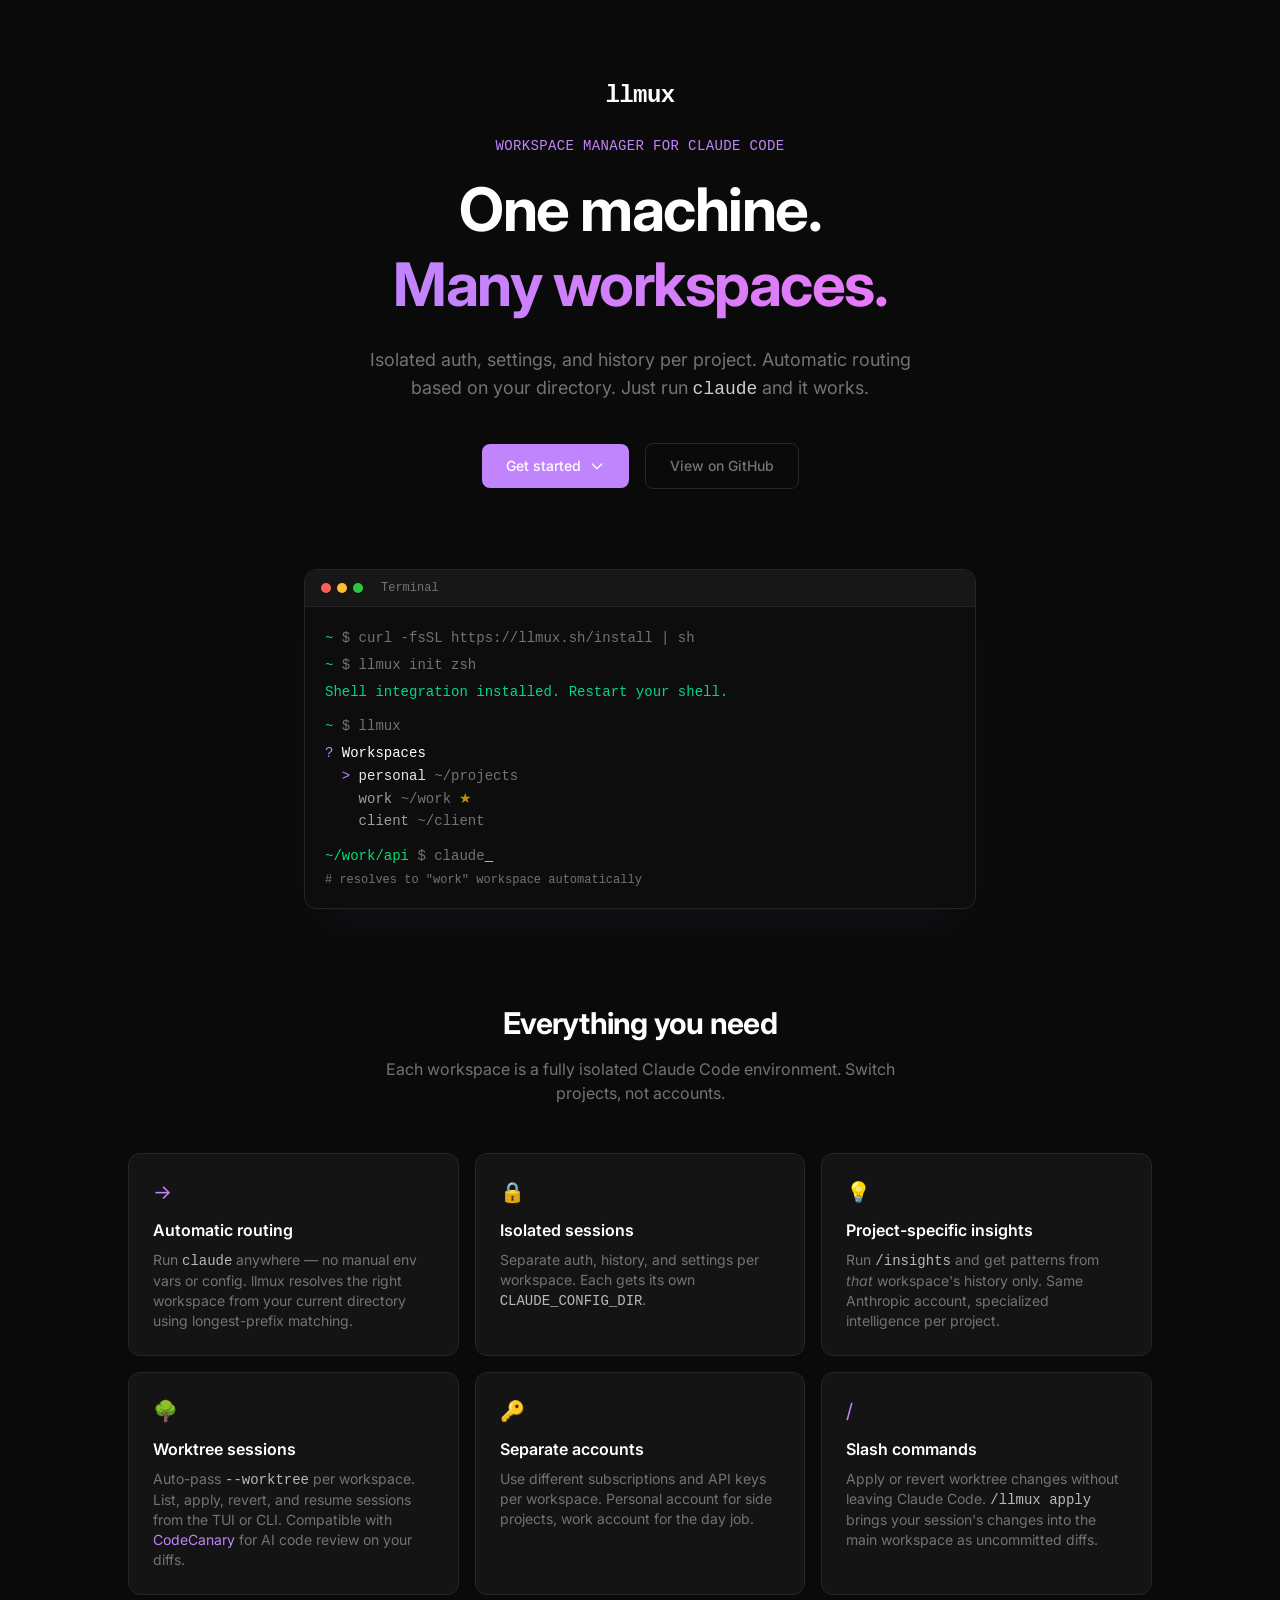
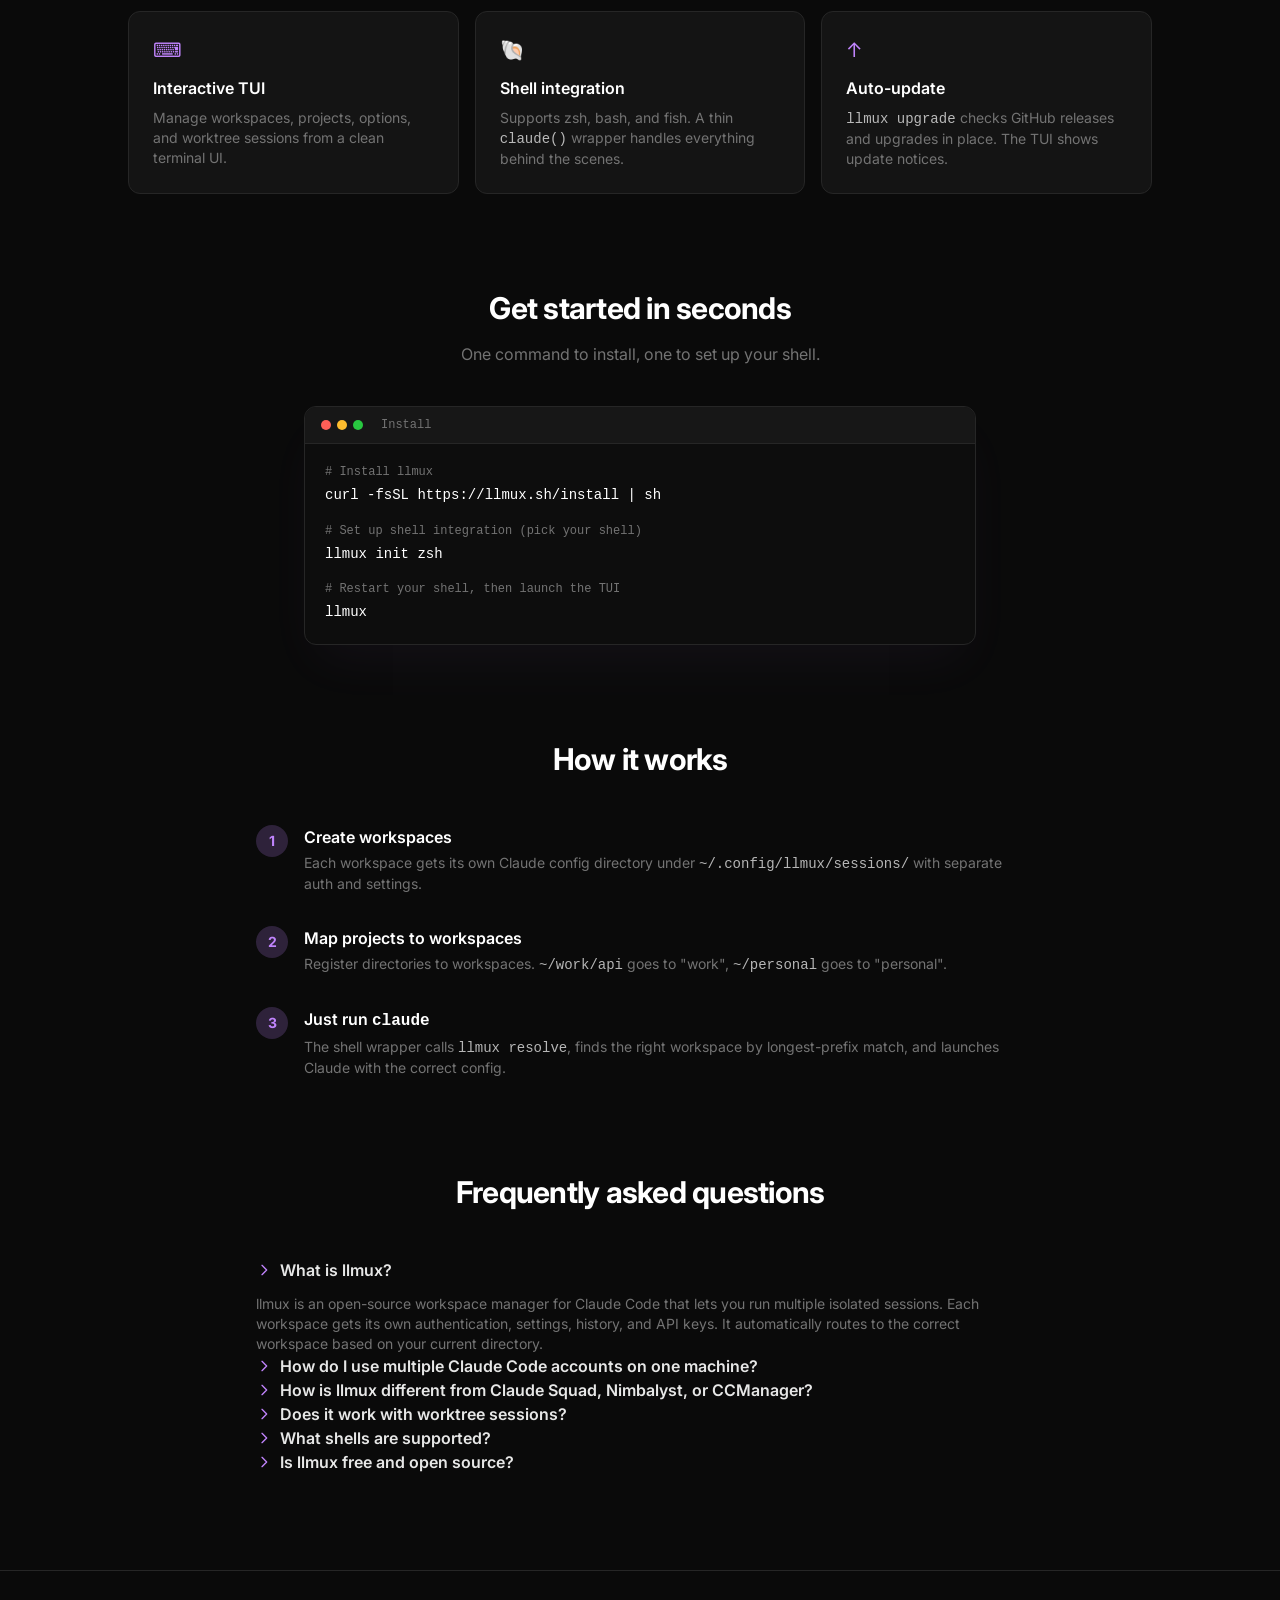
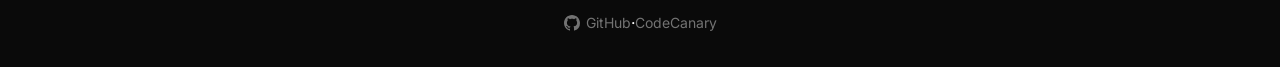
==== website/index.html @ 67cfb9c9 "Fix code review findings: FAQ/JSON-LD mismatch, sitemap lastmod, twitter card, install URLs - Add vi" ====
<!DOCTYPE html>
<html lang="en" class="scroll-smooth">
<head>
  <meta charset="UTF-8" />
  <meta name="viewport" content="width=device-width, initial-scale=1.0" />
  <title>llmux - Workspace Manager for Claude Code | Isolated Sessions, Auth & Settings per Project</title>
  <meta name="description" content="llmux is a workspace manager for Claude Code. Run multiple isolated sessions with separate auth, settings, history, and API keys per project. Automatic routing, git worktree sessions, interactive TUI. Open source CLI for macOS and Linux." />
  <meta name="keywords" content="claude code, workspace manager, claude code sessions, claude code worktree, claude code multiple accounts, claude code CLI, AI coding tool, claude code workspace, session manager, llmux" />
  <meta property="og:title" content="llmux - Workspace Manager for Claude Code" />
  <meta property="og:description" content="Run multiple isolated Claude Code sessions with separate auth, settings, and history per project. Open source CLI with automatic routing and git worktree support." />
  <meta property="og:type" content="website" />
  <meta property="og:url" content="https://llmux.sh" />
  <meta property="og:site_name" content="llmux" />
  <!-- TODO: upgrade to summary_large_image once og:image / twitter:image are added -->
  <meta name="twitter:card" content="summary" />
  <meta name="twitter:title" content="llmux - Workspace Manager for Claude Code" />
  <meta name="twitter:description" content="Isolated Claude Code sessions per project. Separate auth, settings, worktree sessions. Open source CLI." />
  <link rel="canonical" href="https://llmux.sh" />
  <script type="application/ld+json">
  {
    "@context": "https://schema.org",
    "@type": "SoftwareApplication",
    "name": "llmux",
    "url": "https://llmux.sh",
    "description": "Workspace manager for Claude Code. Run multiple isolated sessions with separate auth, settings, and history per project.",
    "applicationCategory": "DeveloperApplication",
    "operatingSystem": "macOS, Linux",
    "offers": {
      "@type": "Offer",
      "price": "0",
      "priceCurrency": "USD"
    },
    "license": "https://opensource.org/licenses/MIT",
    "codeRepository": "https://github.com/alansikora/llmux",
    "programmingLanguage": "Go",
    "author": {
      "@type": "Person",
      "name": "Alan Sikora",
      "url": "https://github.com/alansikora"
    }
  }
  </script>
  <script type="application/ld+json">
  {
    "@context": "https://schema.org",
    "@type": "FAQPage",
    "mainEntity": [
      {
        "@type": "Question",
        "name": "What is llmux?",
        "acceptedAnswer": {
          "@type": "Answer",
          "text": "llmux is an open-source workspace manager for Claude Code that lets you run multiple isolated sessions. Each workspace gets its own authentication, settings, history, and API keys. It automatically routes to the correct workspace based on your current directory."
        }
      },
      {
        "@type": "Question",
        "name": "How do I use multiple Claude Code accounts on one machine?",
        "acceptedAnswer": {
          "@type": "Answer",
          "text": "Install llmux and create separate workspaces for each account. Each workspace gets its own CLAUDE_CONFIG_DIR with independent authentication. Map your project directories to workspaces, and llmux automatically routes claude commands to the correct account based on where you are in your filesystem."
        }
      },
      {
        "@type": "Question",
        "name": "How do I install llmux?",
        "acceptedAnswer": {
          "@type": "Answer",
          "text": "Run 'curl -fsSL https://llmux.sh/install | sh' to install, then 'llmux init zsh' (or bash/fish) to set up shell integration. Restart your shell and run 'llmux' to open the interactive TUI."
        }
      },
      {
        "@type": "Question",
        "name": "Does llmux support git worktree sessions?",
        "acceptedAnswer": {
          "@type": "Answer",
          "text": "Yes. llmux can auto-pass --worktree per workspace. You can list, apply, revert, and resume worktree sessions from the TUI or CLI. The /llmux apply slash command brings a session's changes into the main workspace as uncommitted diffs."
        }
      }
    ]
  }
  </script>
  <link rel="icon" href="data:image/svg+xml,<svg xmlns='http://www.w3.org/2000/svg' viewBox='0 0 100 100'><text y='.9em' font-size='90'>%E2%9A%A1</text></svg>" />
  <link rel="stylesheet" href="style.css" />
  <link rel="preconnect" href="https://fonts.googleapis.com" />
  <link rel="preconnect" href="https://fonts.gstatic.com" crossorigin />
  <link href="https://fonts.googleapis.com/css2?family=Inter:wght@400;500;600;700&display=swap" rel="stylesheet" />
  <style>
    body { background: #0a0a0a; }

    @keyframes fade-up {
      from { opacity: 0; transform: translateY(20px); }
      to { opacity: 1; transform: translateY(0); }
    }
    .fade-up {
      animation: fade-up 0.6s ease-out both;
    }
    .fade-up-1 { animation-delay: 0.1s; }
    .fade-up-2 { animation-delay: 0.2s; }
    .fade-up-3 { animation-delay: 0.3s; }
    .fade-up-4 { animation-delay: 0.4s; }
    .fade-up-5 { animation-delay: 0.5s; }

    @keyframes blink {
      0%, 100% { opacity: 1; }
      50% { opacity: 0; }
    }
    .cursor-blink {
      animation: blink 1s step-end infinite;
    }

    @keyframes shimmer {
      0% { background-position: -200% 0; }
      100% { background-position: 200% 0; }
    }
    .shimmer {
      background: linear-gradient(90deg, #c084fc 0%, #e879f9 50%, #c084fc 100%);
      background-size: 200% 100%;
      animation: shimmer 3s linear infinite;
      -webkit-background-clip: text;
      background-clip: text;
      -webkit-text-fill-color: transparent;
      color: transparent;
    }

    .terminal {
      background: #0d0d0d;
      border: 1px solid #262626;
      border-radius: 12px;
      overflow: hidden;
    }
    .terminal-bar {
      background: #171717;
      border-bottom: 1px solid #262626;
      padding: 10px 16px;
      display: flex;
      gap: 6px;
      align-items: center;
    }
    .terminal-dot {
      width: 10px;
      height: 10px;
      border-radius: 50%;
    }

    .feature-card {
      background: #141414;
      border: 1px solid #262626;
      border-radius: 12px;
      padding: 24px;
      transition: border-color 0.2s;
    }
    .feature-card:hover {
      border-color: #404040;
    }
  </style>
</head>
<body class="font-sans text-white antialiased">

  <!-- Hero -->
  <section class="pt-20 pb-20 px-6">
    <div class="max-w-3xl mx-auto text-center">
      <p class="fade-up fade-up-1 font-mono font-bold text-2xl mb-6 tracking-tight">llmux</p>
      <p class="fade-up fade-up-1 text-sm font-mono text-accent mb-4 tracking-wide uppercase">Workspace Manager for Claude Code</p>
      <h1 class="fade-up fade-up-2 text-4xl sm:text-5xl md:text-6xl font-bold leading-tight tracking-tight mb-6">
        One machine.<br/><span class="shimmer">Many workspaces.</span>
      </h1>
      <p class="fade-up fade-up-3 text-lg text-muted max-w-xl mx-auto mb-10">
        Isolated auth, settings, and history per project. Automatic routing based on your directory. Just run <code class="font-mono text-white/80">claude</code> and it works.
      </p>
      <div class="fade-up fade-up-4 flex flex-col sm:flex-row items-center justify-center gap-4">
        <a href="#install" class="inline-flex items-center gap-2 bg-accent hover:bg-accent/90 text-white font-medium px-6 py-3 rounded-lg transition-colors text-sm">
          Get started
          <svg class="w-4 h-4" fill="none" stroke="currentColor" stroke-width="2" viewBox="0 0 24 24"><path stroke-linecap="round" stroke-linejoin="round" d="M19 9l-7 7-7-7"/></svg>
        </a>
        <a href="https://github.com/alansikora/llmux" class="inline-flex items-center gap-2 border border-border hover:border-muted text-muted hover:text-white font-medium px-6 py-3 rounded-lg transition-colors text-sm">
          View on GitHub
        </a>
      </div>
    </div>
  </section>

  <!-- Terminal demo -->
  <section class="pb-24 px-6">
    <div class="max-w-2xl mx-auto fade-up fade-up-5">
      <div class="terminal shadow-2xl shadow-accent/5">
        <div class="terminal-bar">
          <div class="terminal-dot bg-[#ff5f57]"></div>
          <div class="terminal-dot bg-[#febc2e]"></div>
          <div class="terminal-dot bg-[#28c840]"></div>
          <span class="ml-3 text-xs text-muted font-mono">Terminal</span>
        </div>
        <div class="p-5 font-mono text-sm leading-relaxed">
          <div class="text-muted">
            <span class="text-green-400">~</span> $ curl -fsSL https://llmux.sh/install | sh
          </div>
          <div class="text-muted mt-1">
            <span class="text-green-400">~</span> $ llmux init zsh
          </div>
          <div class="text-emerald-400 mt-1">
            Shell integration installed. Restart your shell.
          </div>
          <div class="mt-3 text-muted">
            <span class="text-green-400">~</span> $ llmux
          </div>
          <div class="mt-1">
            <span class="text-accent">?</span> Workspaces
          </div>
          <div class="text-white/90">
            &nbsp;&nbsp;<span class="text-accent">></span> personal <span class="text-muted">~/projects</span>
          </div>
          <div class="text-white/60">
            &nbsp;&nbsp;&nbsp;&nbsp;work <span class="text-muted">~/work</span> <span class="text-yellow-500/80">★</span>
          </div>
          <div class="text-white/60">
            &nbsp;&nbsp;&nbsp;&nbsp;client <span class="text-muted">~/client</span>
          </div>
          <div class="mt-3 text-muted">
            <span class="text-green-400">~/work/api</span> $ claude<span class="cursor-blink text-white">_</span>
          </div>
          <div class="text-muted text-xs mt-1">
            # resolves to "work" workspace automatically
          </div>
        </div>
      </div>
    </div>
  </section>

  <!-- Features -->
  <section id="features" class="pb-24 px-6">
    <div class="max-w-5xl mx-auto">
      <h2 class="text-2xl sm:text-3xl font-bold text-center mb-4 tracking-tight">Everything you need</h2>
      <p class="text-muted text-center mb-12 max-w-lg mx-auto">Each workspace is a fully isolated Claude Code environment. Switch projects, not accounts.</p>
      <div class="grid sm:grid-cols-2 lg:grid-cols-3 gap-4">
        <div class="feature-card">
          <div class="text-accent text-xl mb-3">&#x2192;</div>
          <h3 class="font-semibold mb-2">Automatic routing</h3>
          <p class="text-sm text-muted">Run <code class="font-mono text-white/70">claude</code> anywhere — no manual env vars or config. llmux resolves the right workspace from your current directory using longest-prefix matching.</p>
        </div>
        <div class="feature-card">
          <div class="text-accent text-xl mb-3">&#x1F512;</div>
          <h3 class="font-semibold mb-2">Isolated sessions</h3>
          <p class="text-sm text-muted">Separate auth, history, and settings per workspace. Each gets its own <code class="font-mono text-white/70">CLAUDE_CONFIG_DIR</code>.</p>
        </div>
        <div class="feature-card">
          <div class="text-accent text-xl mb-3">&#x1F4A1;</div>
          <h3 class="font-semibold mb-2">Project-specific insights</h3>
          <p class="text-sm text-muted">Run <code class="font-mono text-white/70">/insights</code> and get patterns from <em>that</em> workspace's history only. Same Anthropic account, specialized intelligence per project.</p>
        </div>
        <div class="feature-card">
          <div class="text-accent text-xl mb-3">&#x1F333;</div>
          <h3 class="font-semibold mb-2">Worktree sessions</h3>
          <p class="text-sm text-muted">Auto-pass <code class="font-mono text-white/70">--worktree</code> per workspace. List, apply, revert, and resume sessions from the TUI or CLI. Compatible with <a href="https://codecanary.sh" target="_blank" rel="noopener" class="text-accent hover:underline">CodeCanary</a> for AI code review on your diffs.</p>
        </div>
        <div class="feature-card">
          <div class="text-accent text-xl mb-3">&#x1F511;</div>
          <h3 class="font-semibold mb-2">Separate accounts</h3>
          <p class="text-sm text-muted">Use different subscriptions and API keys per workspace. Personal account for side projects, work account for the day job.</p>
        </div>
        <div class="feature-card">
          <div class="text-accent text-xl mb-3">&#x2F;</div>
          <h3 class="font-semibold mb-2">Slash commands</h3>
          <p class="text-sm text-muted">Apply or revert worktree changes without leaving Claude Code. <code class="font-mono text-white/70">/llmux apply</code> brings your session's changes into the main workspace as uncommitted diffs.</p>
        </div>
        <div class="feature-card">
          <div class="text-accent text-xl mb-3">&#x2328;</div>
          <h3 class="font-semibold mb-2">Interactive TUI</h3>
          <p class="text-sm text-muted">Manage workspaces, projects, options, and worktree sessions from a clean terminal UI.</p>
        </div>
        <div class="feature-card">
          <div class="text-accent text-xl mb-3">&#x1F41A;</div>
          <h3 class="font-semibold mb-2">Shell integration</h3>
          <p class="text-sm text-muted">Supports zsh, bash, and fish. A thin <code class="font-mono text-white/70">claude()</code> wrapper handles everything behind the scenes.</p>
        </div>
        <div class="feature-card">
          <div class="text-accent text-xl mb-3">&#x2191;</div>
          <h3 class="font-semibold mb-2">Auto-update</h3>
          <p class="text-sm text-muted"><code class="font-mono text-white/70">llmux upgrade</code> checks GitHub releases and upgrades in place. The TUI shows update notices.</p>
        </div>
      </div>
    </div>
  </section>

  <!-- Install -->
  <section id="install" class="pb-24 px-6">
    <div class="max-w-2xl mx-auto">
      <h2 class="text-2xl sm:text-3xl font-bold text-center mb-4 tracking-tight">Get started in seconds</h2>
      <p class="text-muted text-center mb-10">One command to install, one to set up your shell.</p>

      <div class="terminal shadow-2xl shadow-accent/5">
        <div class="terminal-bar">
          <div class="terminal-dot bg-[#ff5f57]"></div>
          <div class="terminal-dot bg-[#febc2e]"></div>
          <div class="terminal-dot bg-[#28c840]"></div>
          <span class="ml-3 text-xs text-muted font-mono">Install</span>
        </div>
        <div class="p-5 font-mono text-sm leading-relaxed space-y-4">
          <div>
            <div class="text-muted text-xs mb-1"># Install llmux</div>
            <div class="flex items-center gap-2">
              <span class="text-white select-all">curl -fsSL https://llmux.sh/install | sh</span>
            </div>
          </div>
          <div>
            <div class="text-muted text-xs mb-1"># Set up shell integration (pick your shell)</div>
            <div class="text-white select-all">llmux init zsh</div>
          </div>
          <div>
            <div class="text-muted text-xs mb-1"># Restart your shell, then launch the TUI</div>
            <div class="text-white select-all">llmux</div>
          </div>
        </div>
      </div>
    </div>
  </section>

  <!-- How it works -->
  <section class="pb-24 px-6">
    <div class="max-w-3xl mx-auto">
      <h2 class="text-2xl sm:text-3xl font-bold text-center mb-12 tracking-tight">How it works</h2>
      <div class="space-y-8">
        <div class="flex gap-4">
          <div class="flex-shrink-0 w-8 h-8 rounded-full bg-accent/20 text-accent flex items-center justify-center text-sm font-bold">1</div>
          <div>
            <h3 class="font-semibold mb-1">Create workspaces</h3>
            <p class="text-sm text-muted">Each workspace gets its own Claude config directory under <code class="font-mono text-white/70">~/.config/llmux/sessions/</code> with separate auth and settings.</p>
          </div>
        </div>
        <div class="flex gap-4">
          <div class="flex-shrink-0 w-8 h-8 rounded-full bg-accent/20 text-accent flex items-center justify-center text-sm font-bold">2</div>
          <div>
            <h3 class="font-semibold mb-1">Map projects to workspaces</h3>
            <p class="text-sm text-muted">Register directories to workspaces. <code class="font-mono text-white/70">~/work/api</code> goes to "work", <code class="font-mono text-white/70">~/personal</code> goes to "personal".</p>
          </div>
        </div>
        <div class="flex gap-4">
          <div class="flex-shrink-0 w-8 h-8 rounded-full bg-accent/20 text-accent flex items-center justify-center text-sm font-bold">3</div>
          <div>
            <h3 class="font-semibold mb-1">Just run <code class="font-mono">claude</code></h3>
            <p class="text-sm text-muted">The shell wrapper calls <code class="font-mono text-white/70">llmux resolve</code>, finds the right workspace by longest-prefix match, and launches Claude with the correct config.</p>
          </div>
        </div>
      </div>
    </div>
  </section>

  <!-- FAQ -->
  <section id="faq" class="pb-24 px-6">
    <div class="max-w-3xl mx-auto">
      <h2 class="text-2xl sm:text-3xl font-bold text-center mb-12 tracking-tight">Frequently asked questions</h2>
      <div class="space-y-6">
        <details class="group" open>
          <summary class="cursor-pointer font-semibold text-white/90 flex items-center gap-2">
            <svg class="w-4 h-4 text-accent transition-transform group-open:rotate-90" fill="none" stroke="currentColor" stroke-width="2" viewBox="0 0 24 24"><path stroke-linecap="round" stroke-linejoin="round" d="M9 5l7 7-7 7"/></svg>
            What is llmux?
          </summary>
          <p class="text-sm text-muted mt-3 ml-6">llmux is an open-source workspace manager for Claude Code that lets you run multiple isolated sessions. Each workspace gets its own authentication, settings, history, and API keys. It automatically routes to the correct workspace based on your current directory.</p>
        </details>
        <details class="group">
          <summary class="cursor-pointer font-semibold text-white/90 flex items-center gap-2">
            <svg class="w-4 h-4 text-accent transition-transform group-open:rotate-90" fill="none" stroke="currentColor" stroke-width="2" viewBox="0 0 24 24"><path stroke-linecap="round" stroke-linejoin="round" d="M9 5l7 7-7 7"/></svg>
            How do I use multiple Claude Code accounts on one machine?
          </summary>
          <p class="text-sm text-muted mt-3 ml-6">Create separate workspaces in llmux, each with its own authentication. Map your project directories to workspaces — for example, <code class="font-mono text-white/70">~/work</code> uses your company subscription and <code class="font-mono text-white/70">~/personal</code> uses your personal account. When you run <code class="font-mono text-white/70">claude</code>, llmux automatically resolves the correct workspace and auth based on your current directory.</p>
        </details>
        <details class="group">
          <summary class="cursor-pointer font-semibold text-white/90 flex items-center gap-2">
            <svg class="w-4 h-4 text-accent transition-transform group-open:rotate-90" fill="none" stroke="currentColor" stroke-width="2" viewBox="0 0 24 24"><path stroke-linecap="round" stroke-linejoin="round" d="M9 5l7 7-7 7"/></svg>
            How is llmux different from Claude Squad, Nimbalyst, or CCManager?
          </summary>
          <p class="text-sm text-muted mt-3 ml-6">llmux is not a session multiplexer or GUI wrapper — it's a workspace manager. The core problem it solves is isolation: separate auth, API keys, settings, history, and CLAUDE.md per project. Tools like Claude Squad focus on running multiple sessions in parallel via tmux. llmux operates at a lower level, routing every <code class="font-mono text-white/70">claude</code> invocation to the right isolated config directory. You can use llmux alongside those tools.</p>
        </details>
        <details class="group">
          <summary class="cursor-pointer font-semibold text-white/90 flex items-center gap-2">
            <svg class="w-4 h-4 text-accent transition-transform group-open:rotate-90" fill="none" stroke="currentColor" stroke-width="2" viewBox="0 0 24 24"><path stroke-linecap="round" stroke-linejoin="round" d="M9 5l7 7-7 7"/></svg>
            Does it work with worktree sessions?
          </summary>
          <p class="text-sm text-muted mt-3 ml-6">Yes. llmux can auto-pass <code class="font-mono text-white/70">--worktree</code> per workspace, so every Claude session runs in its own isolated git worktree. You can list, apply, revert, and resume worktree sessions from the TUI or CLI. The <code class="font-mono text-white/70">/llmux apply</code> slash command merges a session's changes back to the main workspace as uncommitted diffs.</p>
        </details>
        <details class="group">
          <summary class="cursor-pointer font-semibold text-white/90 flex items-center gap-2">
            <svg class="w-4 h-4 text-accent transition-transform group-open:rotate-90" fill="none" stroke="currentColor" stroke-width="2" viewBox="0 0 24 24"><path stroke-linecap="round" stroke-linejoin="round" d="M9 5l7 7-7 7"/></svg>
            What shells are supported?
          </summary>
          <p class="text-sm text-muted mt-3 ml-6">zsh, bash, and fish. Run <code class="font-mono text-white/70">llmux init &lt;shell&gt;</code> to install a thin shell wrapper. The wrapper intercepts <code class="font-mono text-white/70">claude</code> commands and routes them through llmux — all logic lives in the Go binary, not in shell scripts.</p>
        </details>
        <details class="group">
          <summary class="cursor-pointer font-semibold text-white/90 flex items-center gap-2">
            <svg class="w-4 h-4 text-accent transition-transform group-open:rotate-90" fill="none" stroke="currentColor" stroke-width="2" viewBox="0 0 24 24"><path stroke-linecap="round" stroke-linejoin="round" d="M9 5l7 7-7 7"/></svg>
            Is llmux free and open source?
          </summary>
          <p class="text-sm text-muted mt-3 ml-6">Yes. llmux is MIT-licensed and available on <a href="https://github.com/alansikora/llmux" class="text-accent hover:underline">GitHub</a>. It's written in Go with no runtime dependencies.</p>
        </details>
      </div>
    </div>
  </section>

  <!-- Footer -->
  <footer class="border-t border-border py-10 px-6">
    <div class="max-w-5xl mx-auto flex items-center justify-center">
      <a href="https://github.com/alansikora/llmux" class="text-sm text-muted hover:text-white transition-colors flex items-center gap-1.5">
        <svg class="w-4 h-4" fill="currentColor" viewBox="0 0 24 24"><path d="M12 0C5.37 0 0 5.37 0 12c0 5.31 3.435 9.795 8.205 11.385.6.105.825-.255.825-.57 0-.285-.015-1.23-.015-2.235-3.015.555-3.795-.735-4.035-1.41-.135-.345-.72-1.41-1.23-1.695-.42-.225-1.02-.78-.015-.795.945-.015 1.62.87 1.845 1.23 1.08 1.815 2.805 1.305 3.495.99.105-.78.42-1.305.765-1.605-2.67-.3-5.46-1.335-5.46-5.925 0-1.305.465-2.385 1.23-3.225-.12-.3-.54-1.53.12-3.18 0 0 1.005-.315 3.3 1.23.96-.27 1.98-.405 3-.405s2.04.135 3 .405c2.295-1.56 3.3-1.23 3.3-1.23.66 1.65.24 2.88.12 3.18.765.84 1.23 1.905 1.23 3.225 0 4.605-2.805 5.625-5.475 5.925.435.375.81 1.095.81 2.22 0 1.605-.015 2.895-.015 3.3 0 .315.225.69.825.57A12.02 12.02 0 0024 12c0-6.63-5.37-12-12-12z"/></svg>
        GitHub
      </a>
      <span class="text-border mx-2">·</span>
      <a href="https://codecanary.sh" target="_blank" rel="noopener" class="text-sm text-muted hover:text-white transition-colors">CodeCanary</a>
    </div>
  </footer>

</body>
</html>
---- website/style.css ----
/*! tailwindcss v4.2.2 | MIT License | https://tailwindcss.com */
@layer properties{@supports (((-webkit-hyphens:none)) and (not (margin-trim:inline))) or ((-moz-orient:inline) and (not (color:rgb(from red r g b)))){*,:before,:after,::backdrop{--tw-rotate-x:initial;--tw-rotate-y:initial;--tw-rotate-z:initial;--tw-skew-x:initial;--tw-skew-y:initial;--tw-space-y-reverse:0;--tw-border-style:solid;--tw-leading:initial;--tw-font-weight:initial;--tw-tracking:initial;--tw-shadow:0 0 #0000;--tw-shadow-color:initial;--tw-shadow-alpha:100%;--tw-inset-shadow:0 0 #0000;--tw-inset-shadow-color:initial;--tw-inset-shadow-alpha:100%;--tw-ring-color:initial;--tw-ring-shadow:0 0 #0000;--tw-inset-ring-color:initial;--tw-inset-ring-shadow:0 0 #0000;--tw-ring-inset:initial;--tw-ring-offset-width:0px;--tw-ring-offset-color:#fff;--tw-ring-offset-shadow:0 0 #0000;--tw-ease:initial}}}@layer theme{:root,:host{--font-sans:"Inter", system-ui, sans-serif;--font-mono:"SF Mono", "Fira Code", "JetBrains Mono", Menlo, monospace;--color-yellow-500:oklch(79.5% .184 86.047);--color-green-400:oklch(79.2% .209 151.711);--color-emerald-400:oklch(76.5% .177 163.223);--color-white:#fff;--spacing:.25rem;--container-lg:32rem;--container-xl:36rem;--container-2xl:42rem;--container-3xl:48rem;--container-5xl:64rem;--text-xs:.75rem;--text-xs--line-height:calc(1 / .75);--text-sm:.875rem;--text-sm--line-height:calc(1.25 / .875);--text-lg:1.125rem;--text-lg--line-height:calc(1.75 / 1.125);--text-xl:1.25rem;--text-xl--line-height:calc(1.75 / 1.25);--text-2xl:1.5rem;--text-2xl--line-height:calc(2 / 1.5);--text-3xl:1.875rem;--text-3xl--line-height:calc(2.25 / 1.875);--text-4xl:2.25rem;--text-4xl--line-height:calc(2.5 / 2.25);--text-5xl:3rem;--text-5xl--line-height:1;--text-6xl:3.75rem;--text-6xl--line-height:1;--font-weight-medium:500;--font-weight-semibold:600;--font-weight-bold:700;--tracking-tight:-.025em;--tracking-wide:.025em;--leading-tight:1.25;--leading-relaxed:1.625;--radius-lg:.5rem;--ease-out:cubic-bezier(0, 0, .2, 1);--default-transition-duration:.15s;--default-transition-timing-function:cubic-bezier(.4, 0, .2, 1);--default-font-family:var(--font-sans);--default-mono-font-family:var(--font-mono);--color-border:#262626;--color-muted:#737373;--color-accent:#c084fc}}@layer base{*,:after,:before,::backdrop{box-sizing:border-box;border:0 solid;margin:0;padding:0}::file-selector-button{box-sizing:border-box;border:0 solid;margin:0;padding:0}html,:host{-webkit-text-size-adjust:100%;tab-size:4;line-height:1.5;font-family:var(--default-font-family,ui-sans-serif, system-ui, sans-serif, "Apple Color Emoji", "Segoe UI Emoji", "Segoe UI Symbol", "Noto Color Emoji");font-feature-settings:var(--default-font-feature-settings,normal);font-variation-settings:var(--default-font-variation-settings,normal);-webkit-tap-highlight-color:transparent}hr{height:0;color:inherit;border-top-width:1px}abbr:where([title]){-webkit-text-decoration:underline dotted;text-decoration:underline dotted}h1,h2,h3,h4,h5,h6{font-size:inherit;font-weight:inherit}a{color:inherit;-webkit-text-decoration:inherit;-webkit-text-decoration:inherit;-webkit-text-decoration:inherit;text-decoration:inherit}b,strong{font-weight:bolder}code,kbd,samp,pre{font-family:var(--default-mono-font-family,ui-monospace, SFMono-Regular, Menlo, Monaco, Consolas, "Liberation Mono", "Courier New", monospace);font-feature-settings:var(--default-mono-font-feature-settings,normal);font-variation-settings:var(--default-mono-font-variation-settings,normal);font-size:1em}small{font-size:80%}sub,sup{vertical-align:baseline;font-size:75%;line-height:0;position:relative}sub{bottom:-.25em}sup{top:-.5em}table{text-indent:0;border-color:inherit;border-collapse:collapse}:-moz-focusring{outline:auto}progress{vertical-align:baseline}summary{display:list-item}ol,ul,menu{list-style:none}img,svg,video,canvas,audio,iframe,embed,object{vertical-align:middle;display:block}img,video{max-width:100%;height:auto}button,input,select,optgroup,textarea{font:inherit;font-feature-settings:inherit;font-variation-settings:inherit;letter-spacing:inherit;color:inherit;opacity:1;background-color:#0000;border-radius:0}::file-selector-button{font:inherit;font-feature-settings:inherit;font-variation-settings:inherit;letter-spacing:inherit;color:inherit;opacity:1;background-color:#0000;border-radius:0}:where(select:is([multiple],[size])) optgroup{font-weight:bolder}:where(select:is([multiple],[size])) optgroup option{padding-inline-start:20px}::file-selector-button{margin-inline-end:4px}::placeholder{opacity:1}@supports (not ((-webkit-appearance:-apple-pay-button))) or (contain-intrinsic-size:1px){::placeholder{color:currentColor}@supports (color:color-mix(in lab, red, red)){::placeholder{color:color-mix(in oklab, currentcolor 50%, transparent)}}}textarea{resize:vertical}::-webkit-search-decoration{-webkit-appearance:none}::-webkit-date-and-time-value{min-height:1lh;text-align:inherit}::-webkit-datetime-edit{display:inline-flex}::-webkit-datetime-edit-fields-wrapper{padding:0}::-webkit-datetime-edit{padding-block:0}::-webkit-datetime-edit-year-field{padding-block:0}::-webkit-datetime-edit-month-field{padding-block:0}::-webkit-datetime-edit-day-field{padding-block:0}::-webkit-datetime-edit-hour-field{padding-block:0}::-webkit-datetime-edit-minute-field{padding-block:0}::-webkit-datetime-edit-second-field{padding-block:0}::-webkit-datetime-edit-millisecond-field{padding-block:0}::-webkit-datetime-edit-meridiem-field{padding-block:0}::-webkit-calendar-picker-indicator{line-height:1}:-moz-ui-invalid{box-shadow:none}button,input:where([type=button],[type=reset],[type=submit]){appearance:button}::file-selector-button{appearance:button}::-webkit-inner-spin-button{height:auto}::-webkit-outer-spin-button{height:auto}[hidden]:where(:not([hidden=until-found])){display:none!important}}@layer components;@layer utilities{.mx-auto{margin-inline:auto}.mt-1{margin-top:calc(var(--spacing) * 1)}.mt-3{margin-top:calc(var(--spacing) * 3)}.mb-1{margin-bottom:calc(var(--spacing) * 1)}.mb-2{margin-bottom:calc(var(--spacing) * 2)}.mb-3{margin-bottom:calc(var(--spacing) * 3)}.mb-4{margin-bottom:calc(var(--spacing) * 4)}.mb-6{margin-bottom:calc(var(--spacing) * 6)}.mb-10{margin-bottom:calc(var(--spacing) * 10)}.mb-12{margin-bottom:calc(var(--spacing) * 12)}.ml-3{margin-left:calc(var(--spacing) * 3)}.flex{display:flex}.grid{display:grid}.inline-flex{display:inline-flex}.h-4{height:calc(var(--spacing) * 4)}.h-8{height:calc(var(--spacing) * 8)}.w-4{width:calc(var(--spacing) * 4)}.w-8{width:calc(var(--spacing) * 8)}.max-w-2xl{max-width:var(--container-2xl)}.max-w-3xl{max-width:var(--container-3xl)}.max-w-5xl{max-width:var(--container-5xl)}.max-w-lg{max-width:var(--container-lg)}.max-w-xl{max-width:var(--container-xl)}.flex-shrink-0{flex-shrink:0}.transform{transform:var(--tw-rotate-x,) var(--tw-rotate-y,) var(--tw-rotate-z,) var(--tw-skew-x,) var(--tw-skew-y,)}.flex-col{flex-direction:column}.items-center{align-items:center}.justify-center{justify-content:center}.gap-1\.5{gap:calc(var(--spacing) * 1.5)}.gap-2{gap:calc(var(--spacing) * 2)}.gap-4{gap:calc(var(--spacing) * 4)}:where(.space-y-4>:not(:last-child)){--tw-space-y-reverse:0;margin-block-start:calc(calc(var(--spacing) * 4) * var(--tw-space-y-reverse));margin-block-end:calc(calc(var(--spacing) * 4) * calc(1 - var(--tw-space-y-reverse)))}:where(.space-y-8>:not(:last-child)){--tw-space-y-reverse:0;margin-block-start:calc(calc(var(--spacing) * 8) * var(--tw-space-y-reverse));margin-block-end:calc(calc(var(--spacing) * 8) * calc(1 - var(--tw-space-y-reverse)))}.scroll-smooth{scroll-behavior:smooth}.rounded-full{border-radius:3.40282e38px}.rounded-lg{border-radius:var(--radius-lg)}.border{border-style:var(--tw-border-style);border-width:1px}.border-t{border-top-style:var(--tw-border-style);border-top-width:1px}.border-border{border-color:var(--color-border)}.bg-\[\#28c840\]{background-color:#28c840}.bg-\[\#febc2e\]{background-color:#febc2e}.bg-\[\#ff5f57\]{background-color:#ff5f57}.bg-accent{background-color:var(--color-accent)}.bg-accent\/20{background-color:#c084fc33}@supports (color:color-mix(in lab, red, red)){.bg-accent\/20{background-color:color-mix(in oklab, var(--color-accent) 20%, transparent)}}.p-5{padding:calc(var(--spacing) * 5)}.px-6{padding-inline:calc(var(--spacing) * 6)}.py-3{padding-block:calc(var(--spacing) * 3)}.py-10{padding-block:calc(var(--spacing) * 10)}.pt-20{padding-top:calc(var(--spacing) * 20)}.pb-20{padding-bottom:calc(var(--spacing) * 20)}.pb-24{padding-bottom:calc(var(--spacing) * 24)}.text-center{text-align:center}.font-mono{font-family:var(--font-mono)}.font-sans{font-family:var(--font-sans)}.text-2xl{font-size:var(--text-2xl);line-height:var(--tw-leading,var(--text-2xl--line-height))}.text-4xl{font-size:var(--text-4xl);line-height:var(--tw-leading,var(--text-4xl--line-height))}.text-lg{font-size:var(--text-lg);line-height:var(--tw-leading,var(--text-lg--line-height))}.text-sm{font-size:var(--text-sm);line-height:var(--tw-leading,var(--text-sm--line-height))}.text-xl{font-size:var(--text-xl);line-height:var(--tw-leading,var(--text-xl--line-height))}.text-xs{font-size:var(--text-xs);line-height:var(--tw-leading,var(--text-xs--line-height))}.leading-relaxed{--tw-leading:var(--leading-relaxed);line-height:var(--leading-relaxed)}.leading-tight{--tw-leading:var(--leading-tight);line-height:var(--leading-tight)}.font-bold{--tw-font-weight:var(--font-weight-bold);font-weight:var(--font-weight-bold)}.font-medium{--tw-font-weight:var(--font-weight-medium);font-weight:var(--font-weight-medium)}.font-semibold{--tw-font-weight:var(--font-weight-semibold);font-weight:var(--font-weight-semibold)}.tracking-tight{--tw-tracking:var(--tracking-tight);letter-spacing:var(--tracking-tight)}.tracking-wide{--tw-tracking:var(--tracking-wide);letter-spacing:var(--tracking-wide)}.text-accent{color:var(--color-accent)}.text-emerald-400{color:var(--color-emerald-400)}.text-green-400{color:var(--color-green-400)}.text-muted{color:var(--color-muted)}.text-white{color:var(--color-white)}.text-white\/60{color:#fff9}@supports (color:color-mix(in lab, red, red)){.text-white\/60{color:color-mix(in oklab, var(--color-white) 60%, transparent)}}.text-white\/70{color:#ffffffb3}@supports (color:color-mix(in lab, red, red)){.text-white\/70{color:color-mix(in oklab, var(--color-white) 70%, transparent)}}.text-white\/80{color:#fffc}@supports (color:color-mix(in lab, red, red)){.text-white\/80{color:color-mix(in oklab, var(--color-white) 80%, transparent)}}.text-white\/90{color:#ffffffe6}@supports (color:color-mix(in lab, red, red)){.text-white\/90{color:color-mix(in oklab, var(--color-white) 90%, transparent)}}.text-yellow-500\/80{color:#edb200cc}@supports (color:color-mix(in lab, red, red)){.text-yellow-500\/80{color:color-mix(in oklab, var(--color-yellow-500) 80%, transparent)}}.uppercase{text-transform:uppercase}.antialiased{-webkit-font-smoothing:antialiased;-moz-osx-font-smoothing:grayscale}.shadow-2xl{--tw-shadow:0 25px 50px -12px var(--tw-shadow-color,#00000040);box-shadow:var(--tw-inset-shadow), var(--tw-inset-ring-shadow), var(--tw-ring-offset-shadow), var(--tw-ring-shadow), var(--tw-shadow)}.shadow-accent\/5{--tw-shadow-color:#c084fc0d}@supports (color:color-mix(in lab, red, red)){.shadow-accent\/5{--tw-shadow-color:color-mix(in oklab, color-mix(in oklab, var(--color-accent) 5%, transparent) var(--tw-shadow-alpha), transparent)}}.transition{transition-property:color,background-color,border-color,outline-color,text-decoration-color,fill,stroke,--tw-gradient-from,--tw-gradient-via,--tw-gradient-to,opacity,box-shadow,transform,translate,scale,rotate,filter,-webkit-backdrop-filter,backdrop-filter,display,content-visibility,overlay,pointer-events;transition-timing-function:var(--tw-ease,var(--default-transition-timing-function));transition-duration:var(--tw-duration,var(--default-transition-duration))}.transition-colors{transition-property:color,background-color,border-color,outline-color,text-decoration-color,fill,stroke,--tw-gradient-from,--tw-gradient-via,--tw-gradient-to;transition-timing-function:var(--tw-ease,var(--default-transition-timing-function));transition-duration:var(--tw-duration,var(--default-transition-duration))}.ease-out{--tw-ease:var(--ease-out);transition-timing-function:var(--ease-out)}.select-all{-webkit-user-select:all;user-select:all}@media (hover:hover){.hover\:border-muted:hover{border-color:var(--color-muted)}.hover\:bg-accent\/90:hover{background-color:#c084fce6}@supports (color:color-mix(in lab, red, red)){.hover\:bg-accent\/90:hover{background-color:color-mix(in oklab, var(--color-accent) 90%, transparent)}}.hover\:text-white:hover{color:var(--color-white)}}@media (min-width:40rem){.sm\:grid-cols-2{grid-template-columns:repeat(2,minmax(0,1fr))}.sm\:flex-row{flex-direction:row}.sm\:text-3xl{font-size:var(--text-3xl);line-height:var(--tw-leading,var(--text-3xl--line-height))}.sm\:text-5xl{font-size:var(--text-5xl);line-height:var(--tw-leading,var(--text-5xl--line-height))}}@media (min-width:48rem){.md\:text-6xl{font-size:var(--text-6xl);line-height:var(--tw-leading,var(--text-6xl--line-height))}}@media (min-width:64rem){.lg\:grid-cols-3{grid-template-columns:repeat(3,minmax(0,1fr))}}}@property --tw-rotate-x{syntax:"*";inherits:false}@property --tw-rotate-y{syntax:"*";inherits:false}@property --tw-rotate-z{syntax:"*";inherits:false}@property --tw-skew-x{syntax:"*";inherits:false}@property --tw-skew-y{syntax:"*";inherits:false}@property --tw-space-y-reverse{syntax:"*";inherits:false;initial-value:0}@property --tw-border-style{syntax:"*";inherits:false;initial-value:solid}@property --tw-leading{syntax:"*";inherits:false}@property --tw-font-weight{syntax:"*";inherits:false}@property --tw-tracking{syntax:"*";inherits:false}@property --tw-shadow{syntax:"*";inherits:false;initial-value:0 0 #0000}@property --tw-shadow-color{syntax:"*";inherits:false}@property --tw-shadow-alpha{syntax:"<percentage>";inherits:false;initial-value:100%}@property --tw-inset-shadow{syntax:"*";inherits:false;initial-value:0 0 #0000}@property --tw-inset-shadow-color{syntax:"*";inherits:false}@property --tw-inset-shadow-alpha{syntax:"<percentage>";inherits:false;initial-value:100%}@property --tw-ring-color{syntax:"*";inherits:false}@property --tw-ring-shadow{syntax:"*";inherits:false;initial-value:0 0 #0000}@property --tw-inset-ring-color{syntax:"*";inherits:false}@property --tw-inset-ring-shadow{syntax:"*";inherits:false;initial-value:0 0 #0000}@property --tw-ring-inset{syntax:"*";inherits:false}@property --tw-ring-offset-width{syntax:"<length>";inherits:false;initial-value:0}@property --tw-ring-offset-color{syntax:"*";inherits:false;initial-value:#fff}@property --tw-ring-offset-shadow{syntax:"*";inherits:false;initial-value:0 0 #0000}@property --tw-ease{syntax:"*";inherits:false}
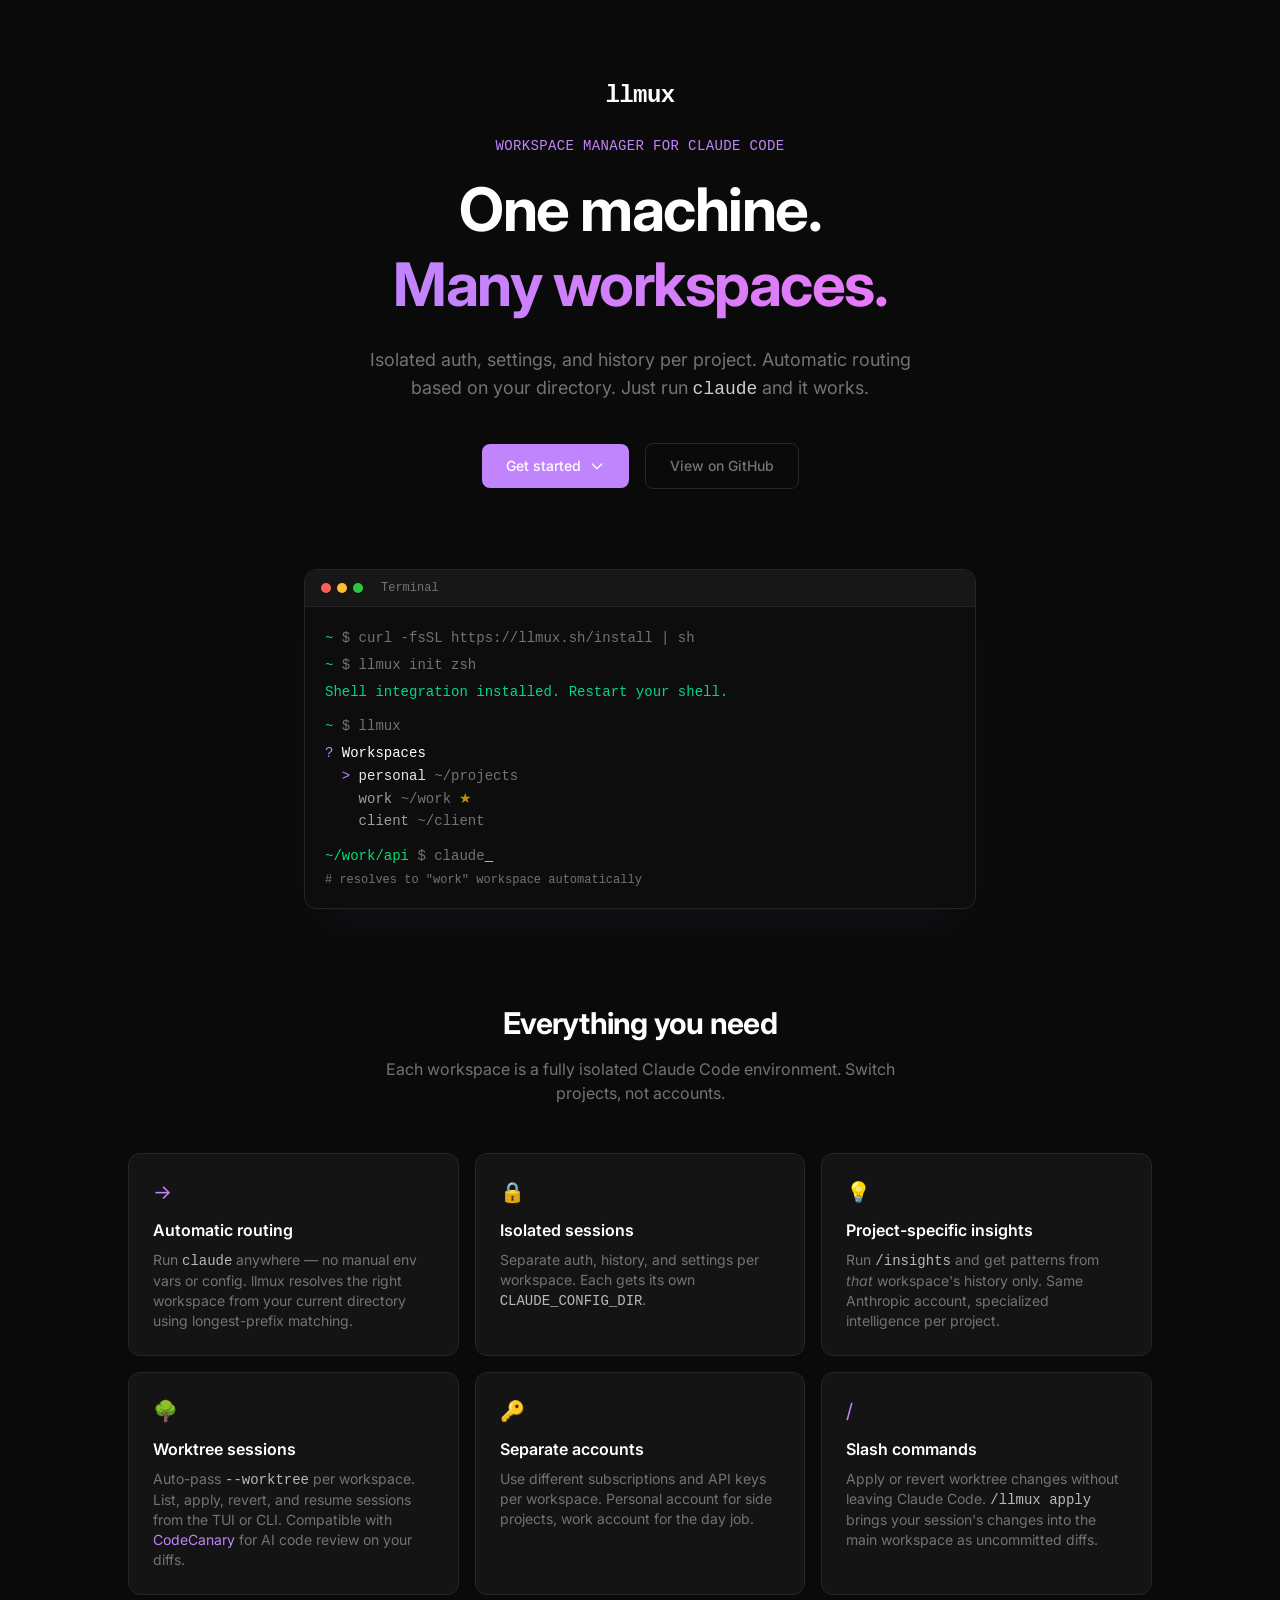
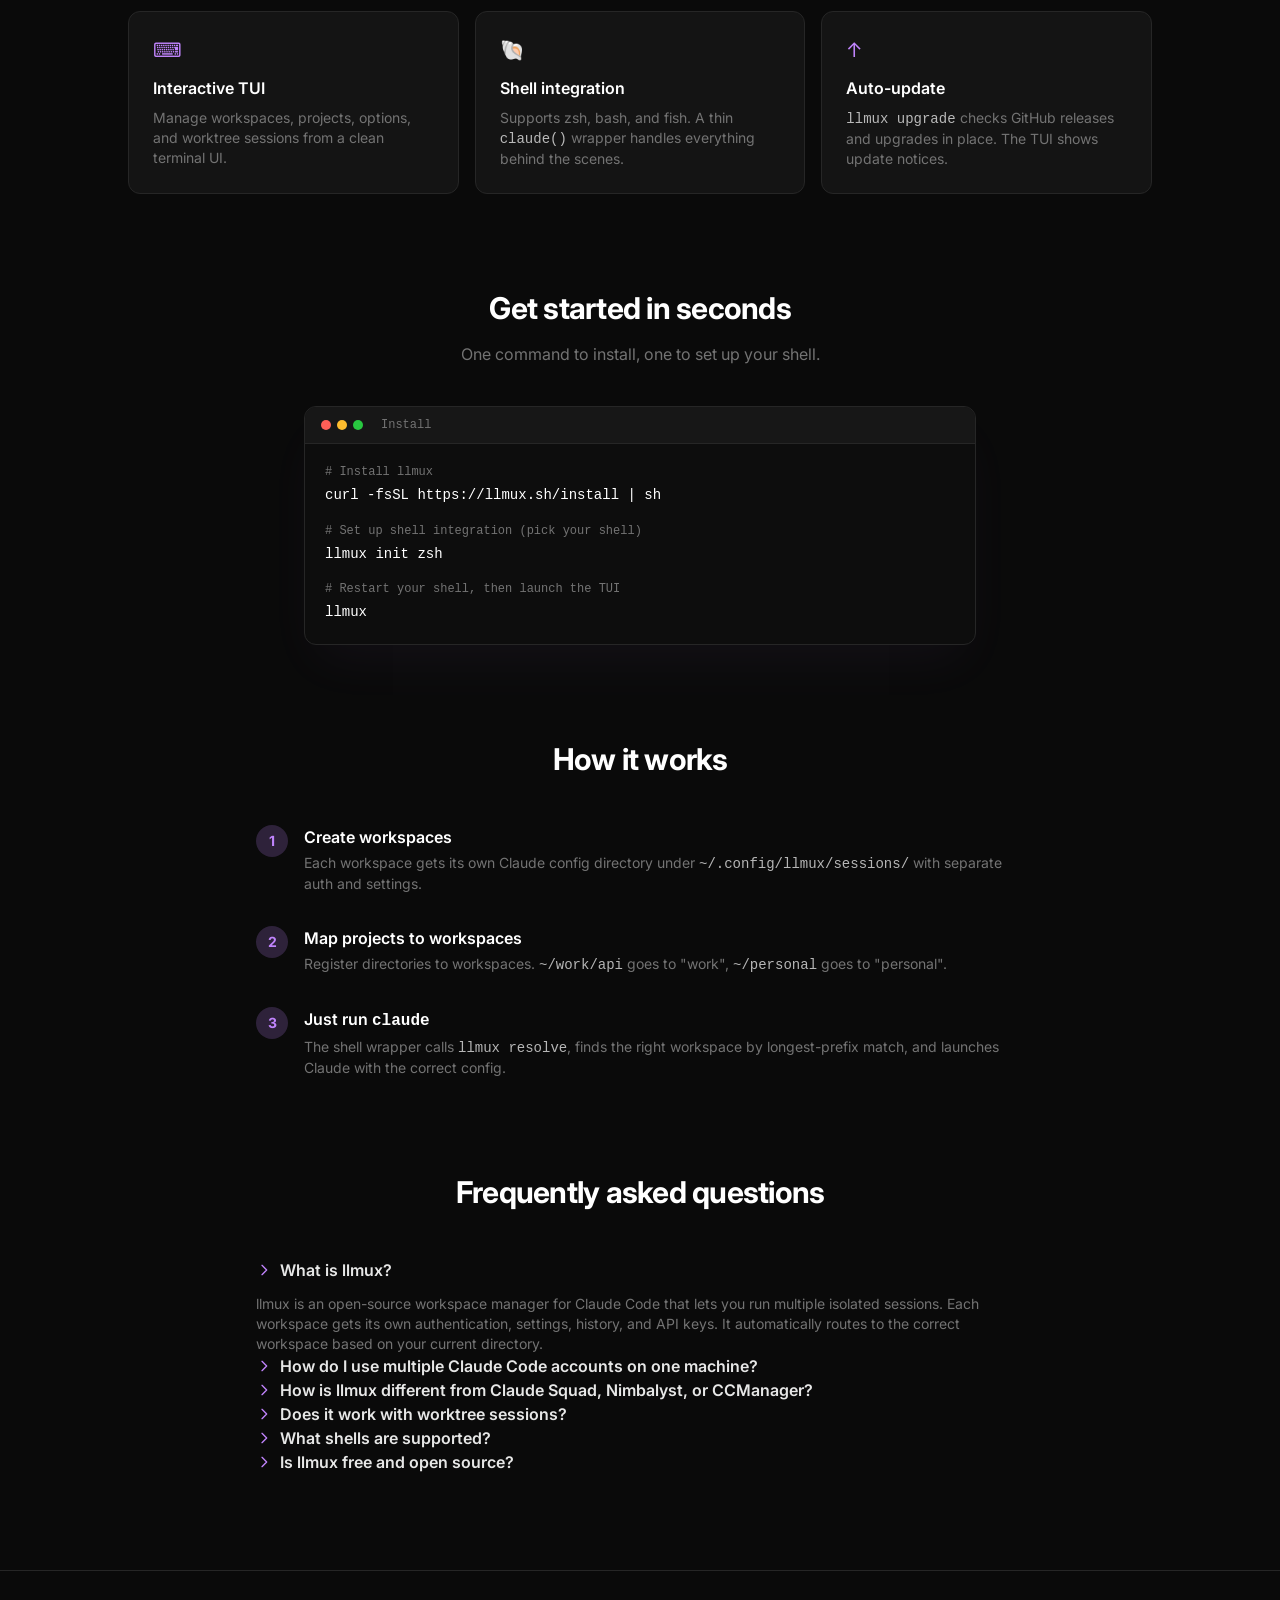
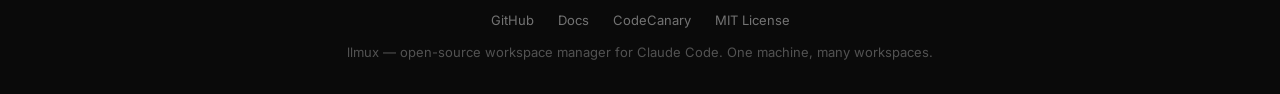
==== commit f6aad6f0: "Redesign website footer to match CodeCanary's pattern Replace minimal GitHub+CodeCanary dot-separate" ====
--- a/website/index.html
+++ b/website/index.html
@@ -153,6 +153,32 @@
     .feature-card:hover {
       border-color: #404040;
     }
+
+    footer {
+      border-top: 1px solid #262626;
+      padding: 40px 0;
+      text-align: center;
+      font-size: 13px;
+      color: #737373;
+    }
+    .footer-links {
+      display: flex;
+      justify-content: center;
+      gap: 24px;
+      flex-wrap: wrap;
+    }
+    .footer-links a {
+      color: #737373;
+      text-decoration: none;
+      transition: color 0.15s;
+    }
+    .footer-links a:hover {
+      color: #fff;
+    }
+    footer p {
+      margin-top: 12px;
+      color: #525252;
+    }
   </style>
 </head>
 <body class="font-sans text-white antialiased">
@@ -396,15 +422,14 @@
   </section>
 
   <!-- Footer -->
-  <footer class="border-t border-border py-10 px-6">
-    <div class="max-w-5xl mx-auto flex items-center justify-center">
-      <a href="https://github.com/alansikora/llmux" class="text-sm text-muted hover:text-white transition-colors flex items-center gap-1.5">
-        <svg class="w-4 h-4" fill="currentColor" viewBox="0 0 24 24"><path d="M12 0C5.37 0 0 5.37 0 12c0 5.31 3.435 9.795 8.205 11.385.6.105.825-.255.825-.57 0-.285-.015-1.23-.015-2.235-3.015.555-3.795-.735-4.035-1.41-.135-.345-.72-1.41-1.23-1.695-.42-.225-1.02-.78-.015-.795.945-.015 1.62.87 1.845 1.23 1.08 1.815 2.805 1.305 3.495.99.105-.78.42-1.305.765-1.605-2.67-.3-5.46-1.335-5.46-5.925 0-1.305.465-2.385 1.23-3.225-.12-.3-.54-1.53.12-3.18 0 0 1.005-.315 3.3 1.23.96-.27 1.98-.405 3-.405s2.04.135 3 .405c2.295-1.56 3.3-1.23 3.3-1.23.66 1.65.24 2.88.12 3.18.765.84 1.23 1.905 1.23 3.225 0 4.605-2.805 5.625-5.475 5.925.435.375.81 1.095.81 2.22 0 1.605-.015 2.895-.015 3.3 0 .315.225.69.825.57A12.02 12.02 0 0024 12c0-6.63-5.37-12-12-12z"/></svg>
-        GitHub
-      </a>
-      <span class="text-border mx-2">·</span>
-      <a href="https://codecanary.sh" target="_blank" rel="noopener" class="text-sm text-muted hover:text-white transition-colors">CodeCanary</a>
-    </div>
+  <footer>
+    <div class="footer-links">
+      <a href="https://github.com/alansikora/llmux">GitHub</a>
+      <a href="https://github.com/alansikora/llmux#readme">Docs</a>
+      <a href="https://codecanary.sh" target="_blank" rel="noopener">CodeCanary</a>
+      <a href="https://github.com/alansikora/llmux/blob/main/LICENSE">MIT License</a>
+    </div>
+    <p>llmux — open-source workspace manager for Claude Code. One machine, many workspaces.</p>
   </footer>
 
 </body>
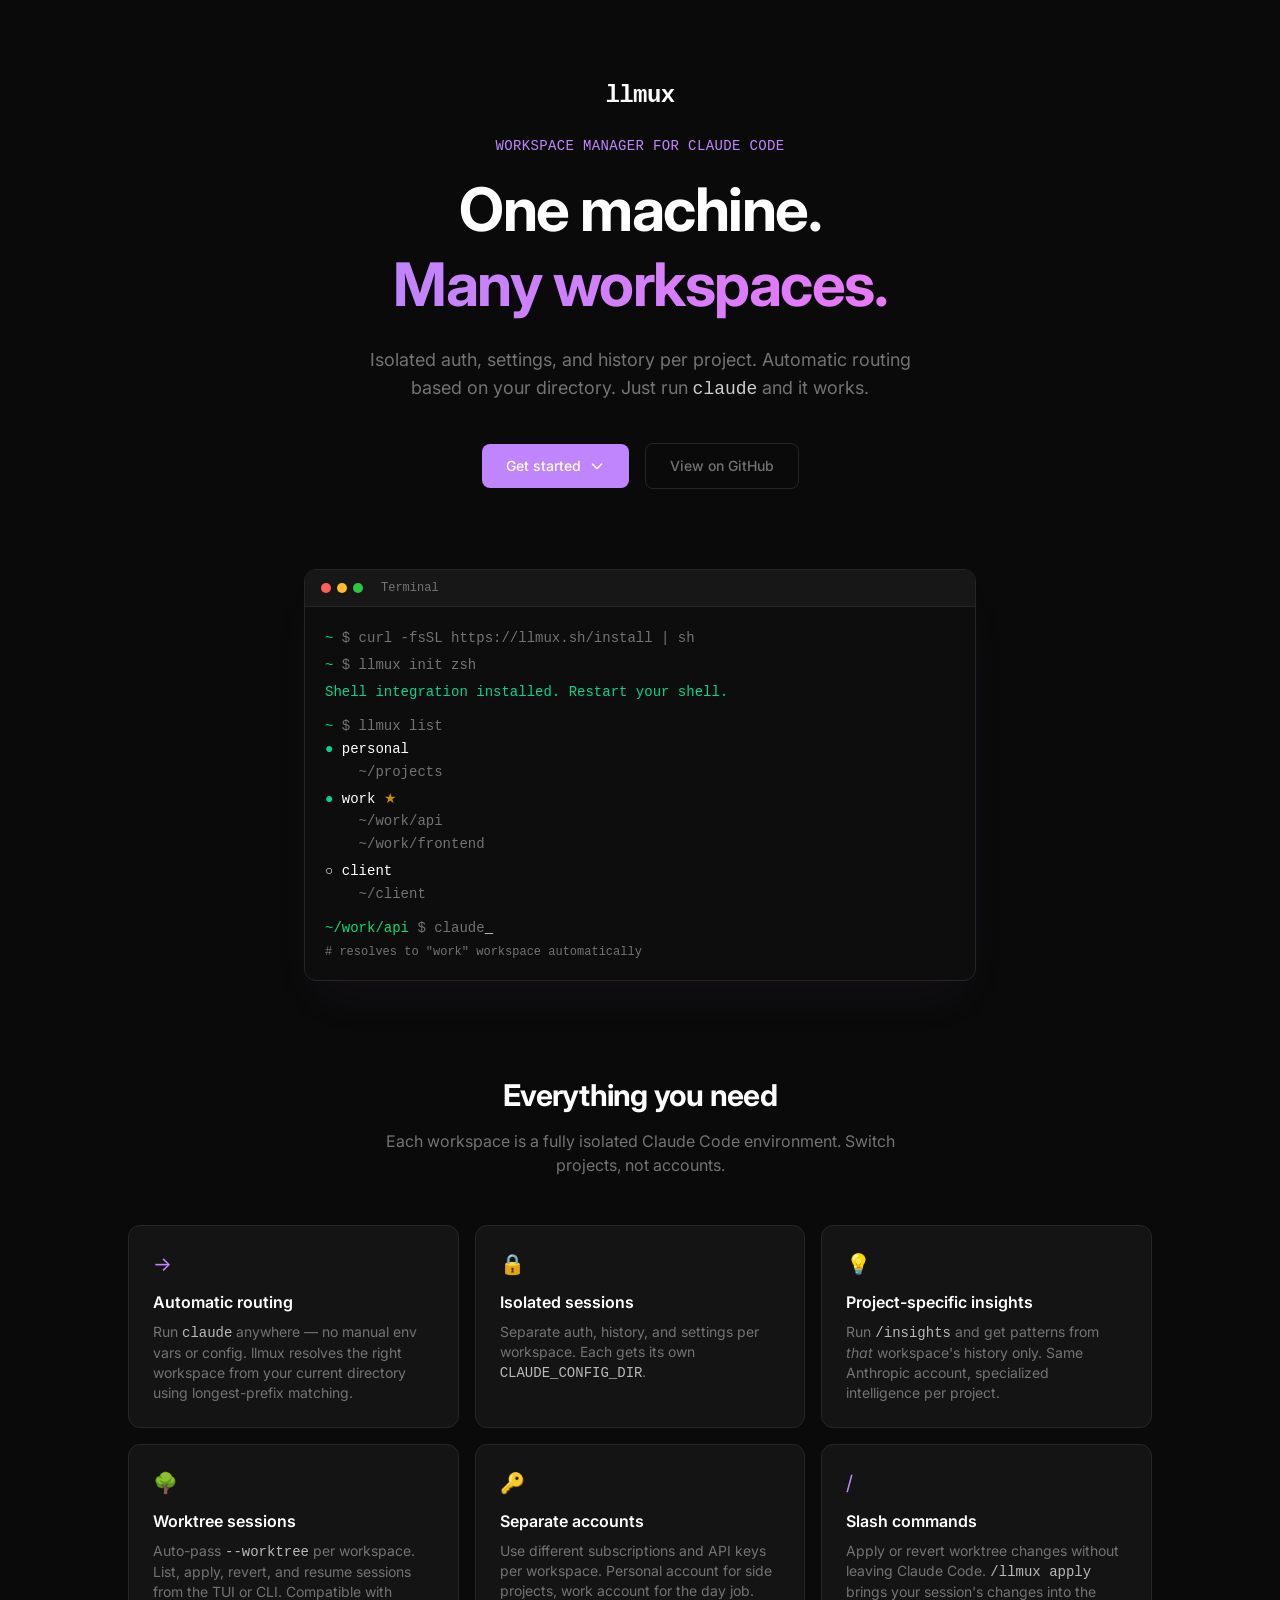
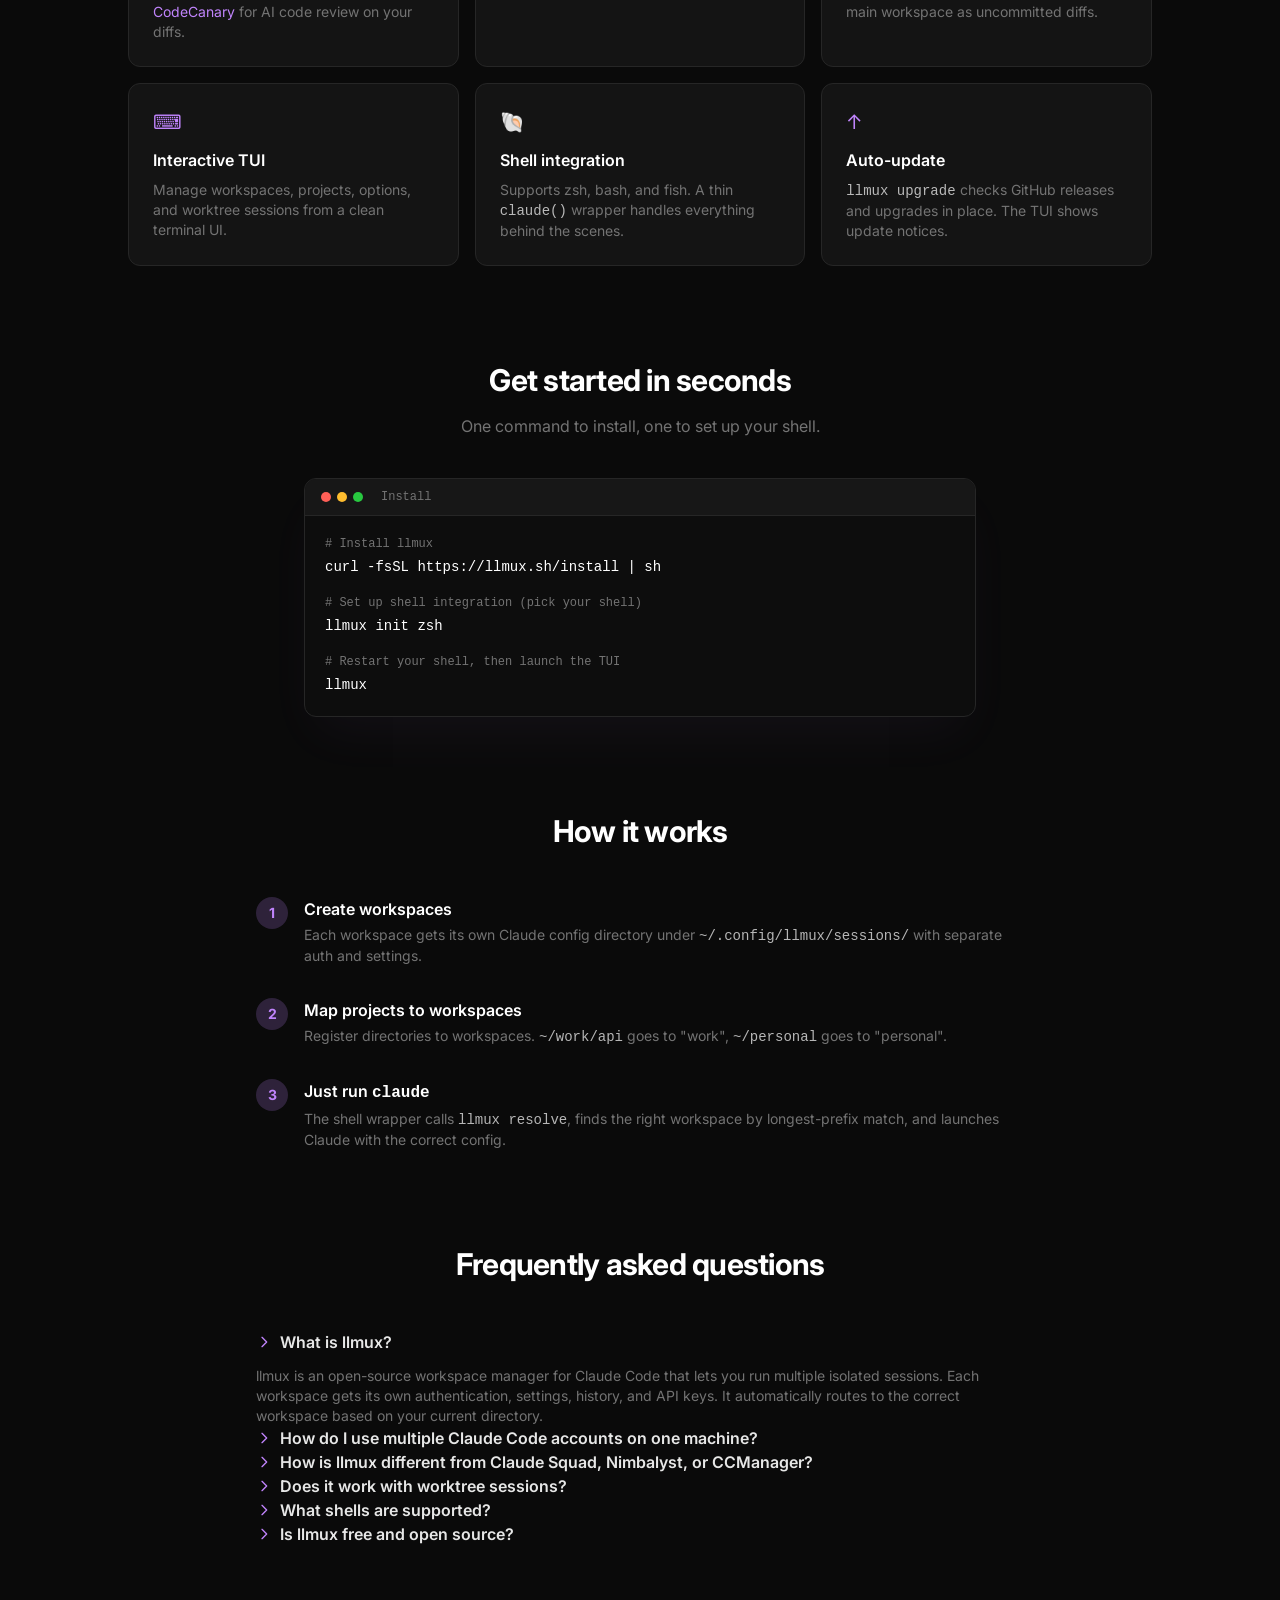
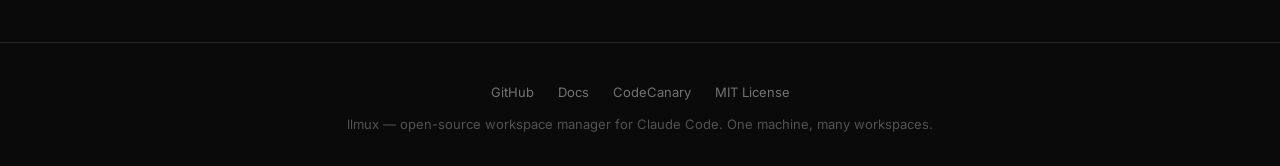
==== commit 9c4ba2b0: "Fix inaccurate terminal demo to match actual `llmux list` output The hero terminal demo was showing " ====
--- a/website/index.html
+++ b/website/index.html
@@ -156,7 +156,7 @@
 
     footer {
       border-top: 1px solid #262626;
-      padding: 40px 0;
+      padding: 40px 24px;
       text-align: center;
       font-size: 13px;
       color: #737373;
@@ -227,19 +227,28 @@
             Shell integration installed. Restart your shell.
           </div>
           <div class="mt-3 text-muted">
-            <span class="text-green-400">~</span> $ llmux
+            <span class="text-green-400">~</span> $ llmux list
+          </div>
+          <div class="mt-2">
+            <span class="text-emerald-400">●</span> personal
+          </div>
+          <div class="text-muted">
+            &nbsp;&nbsp;&nbsp;&nbsp;~/projects
           </div>
           <div class="mt-1">
-            <span class="text-accent">?</span> Workspaces
-          </div>
-          <div class="text-white/90">
-            &nbsp;&nbsp;<span class="text-accent">></span> personal <span class="text-muted">~/projects</span>
-          </div>
-          <div class="text-white/60">
-            &nbsp;&nbsp;&nbsp;&nbsp;work <span class="text-muted">~/work</span> <span class="text-yellow-500/80">★</span>
-          </div>
-          <div class="text-white/60">
-            &nbsp;&nbsp;&nbsp;&nbsp;client <span class="text-muted">~/client</span>
+            <span class="text-emerald-400">●</span> work <span class="text-yellow-500/80">★</span>
+          </div>
+          <div class="text-muted">
+            &nbsp;&nbsp;&nbsp;&nbsp;~/work/api
+          </div>
+          <div class="text-muted">
+            &nbsp;&nbsp;&nbsp;&nbsp;~/work/frontend
+          </div>
+          <div class="mt-1">
+            <span class="text-white/40">○</span> client
+          </div>
+          <div class="text-muted">
+            &nbsp;&nbsp;&nbsp;&nbsp;~/client
           </div>
           <div class="mt-3 text-muted">
             <span class="text-green-400">~/work/api</span> $ claude<span class="cursor-blink text-white">_</span>
@@ -424,10 +433,10 @@
   <!-- Footer -->
   <footer>
     <div class="footer-links">
-      <a href="https://github.com/alansikora/llmux">GitHub</a>
-      <a href="https://github.com/alansikora/llmux#readme">Docs</a>
-      <a href="https://codecanary.sh" target="_blank" rel="noopener">CodeCanary</a>
-      <a href="https://github.com/alansikora/llmux/blob/main/LICENSE">MIT License</a>
+      <a href="https://github.com/alansikora/llmux" target="_blank" rel="noopener noreferrer">GitHub</a>
+      <a href="https://github.com/alansikora/llmux#readme" target="_blank" rel="noopener noreferrer">Docs</a>
+      <a href="https://codecanary.sh" target="_blank" rel="noopener noreferrer">CodeCanary</a>
+      <a href="https://github.com/alansikora/llmux/blob/main/LICENSE" target="_blank" rel="noopener noreferrer">MIT License</a>
     </div>
     <p>llmux — open-source workspace manager for Claude Code. One machine, many workspaces.</p>
   </footer>
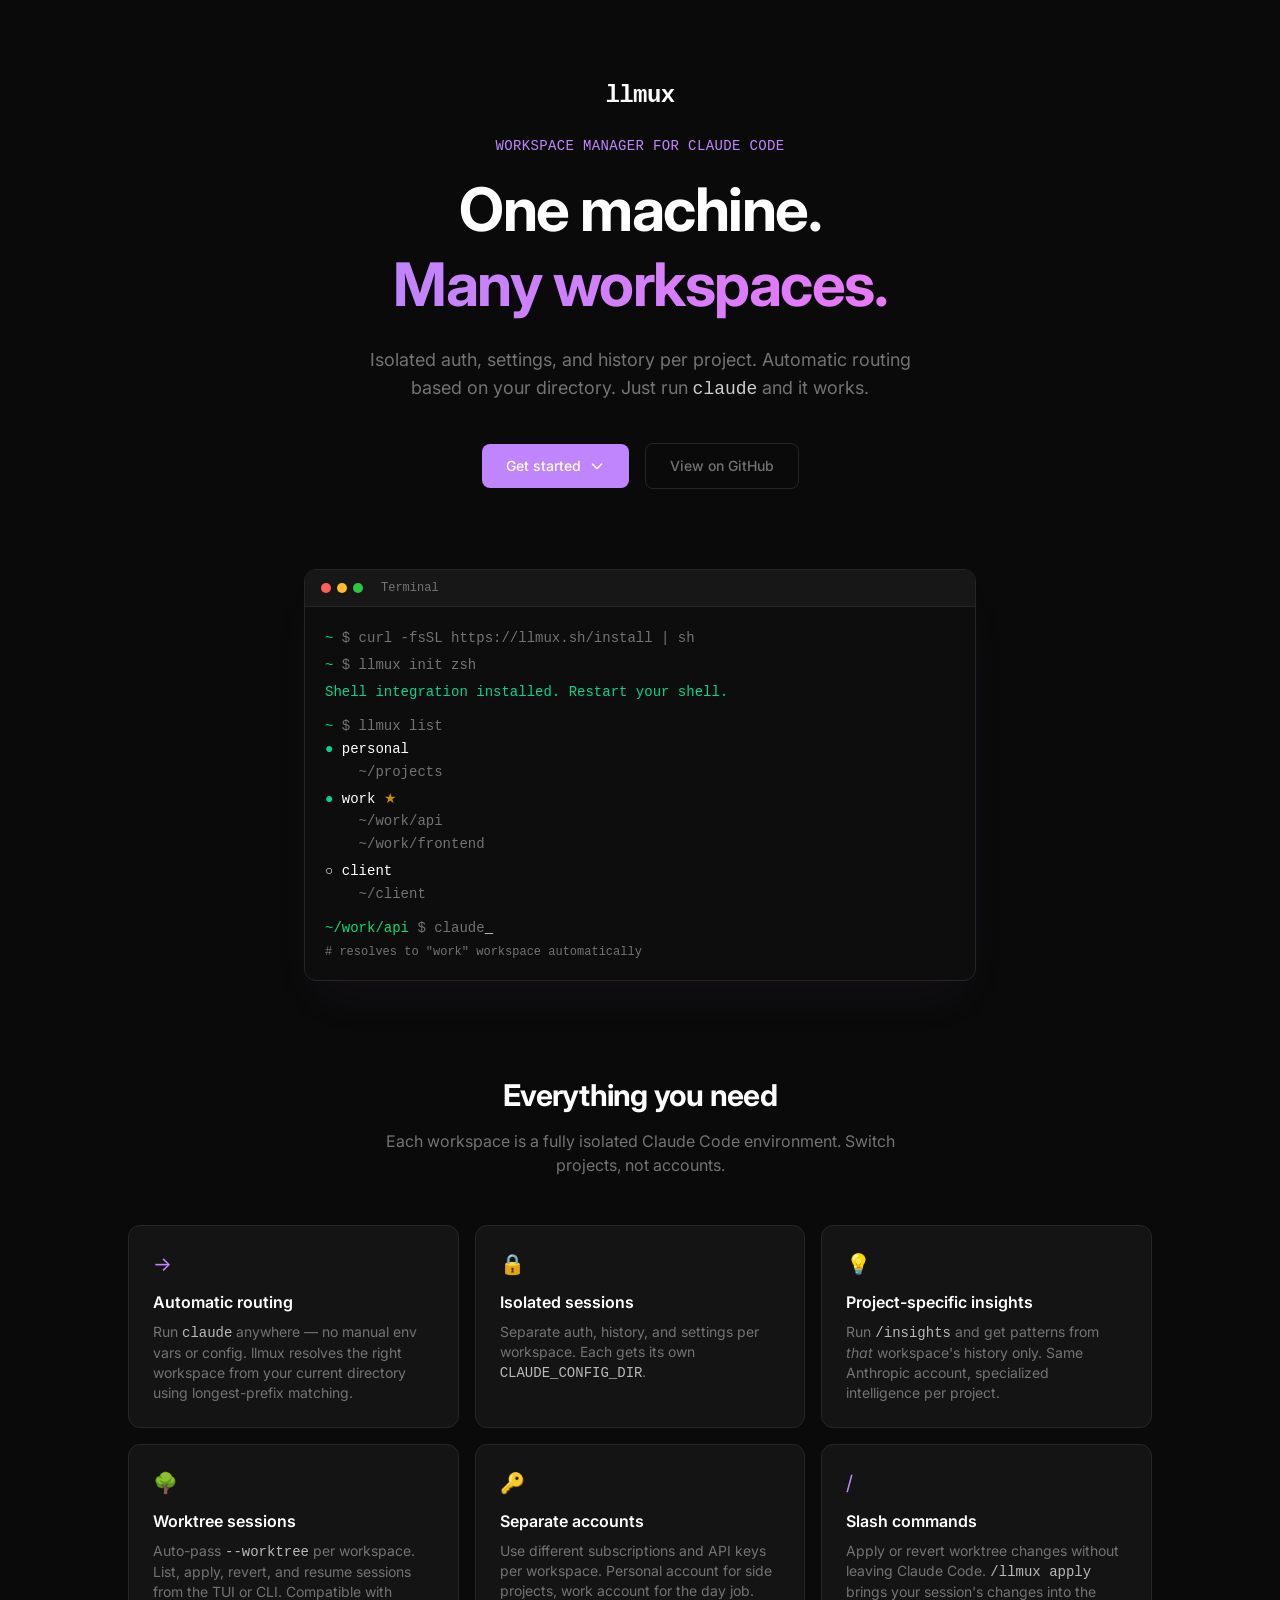
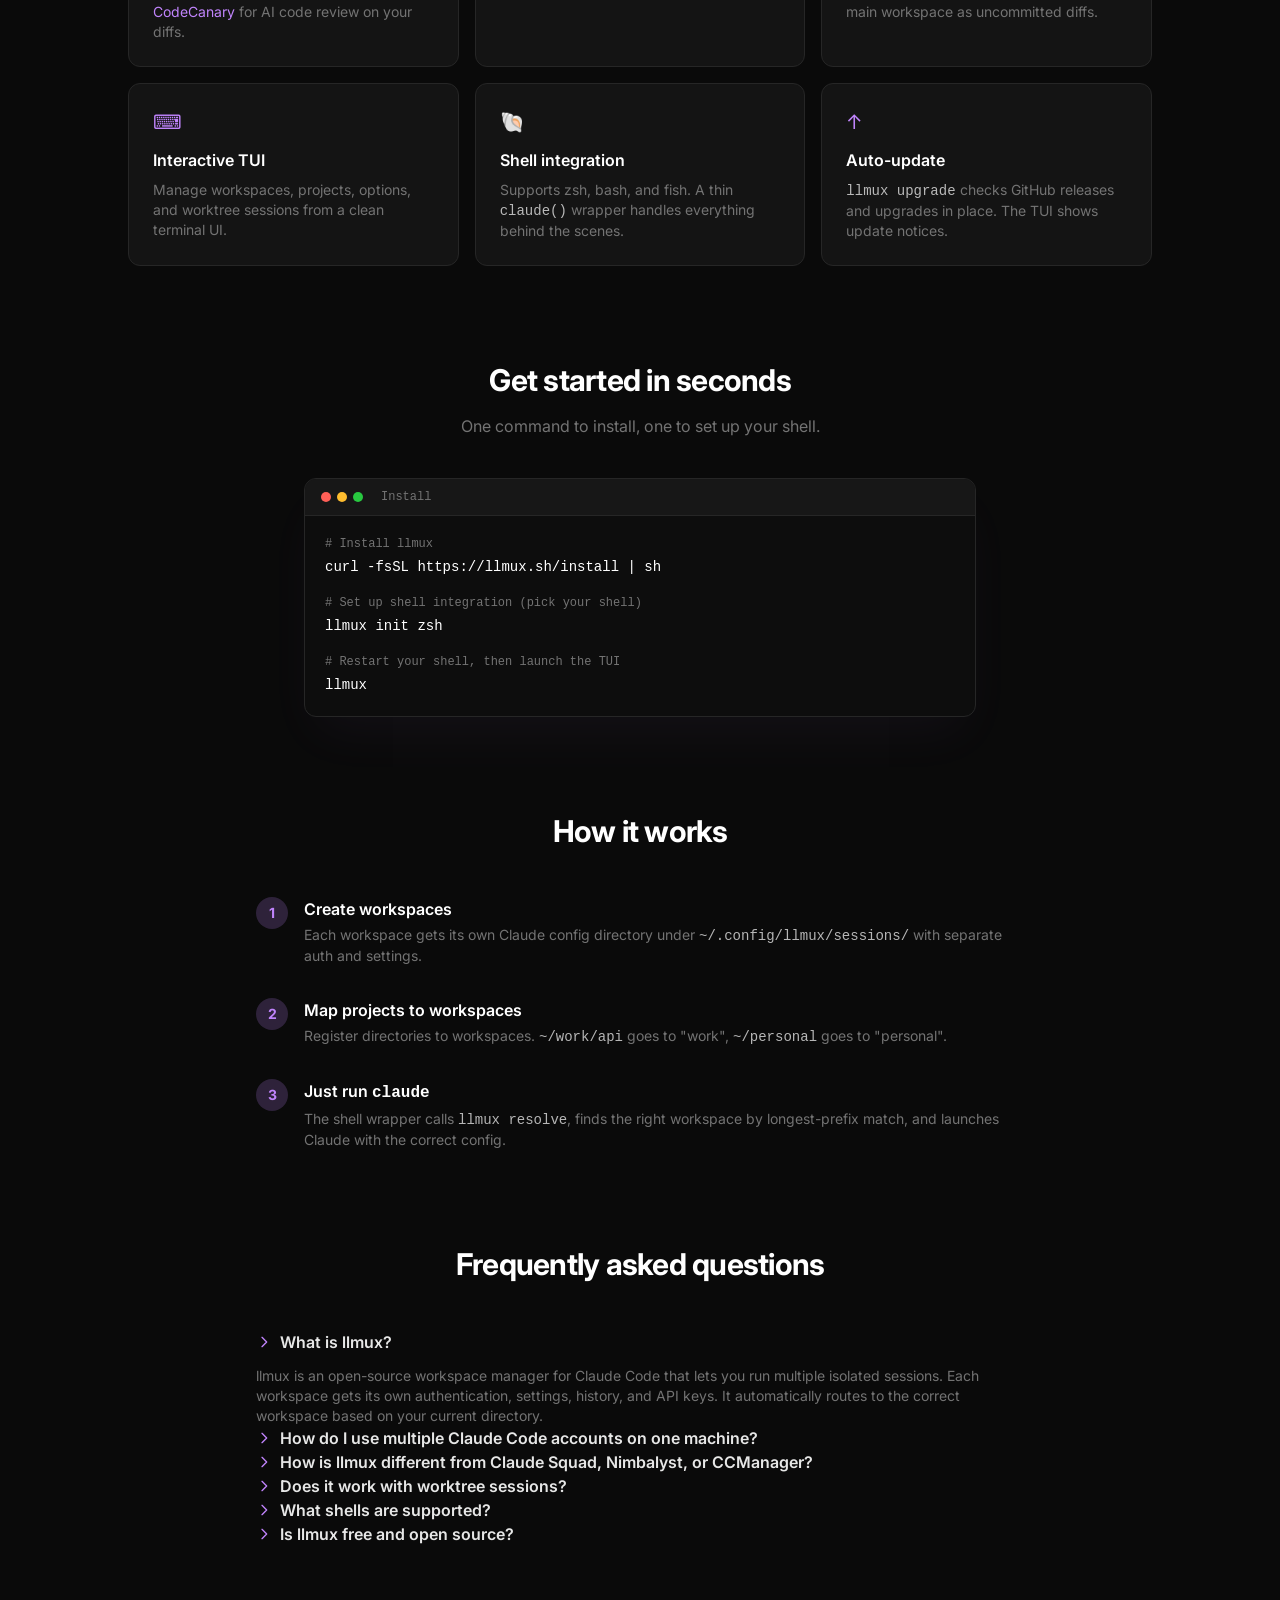
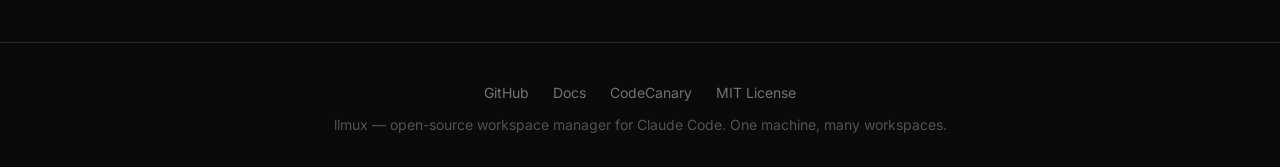
==== commit 59a02b99: "Move footer styles to Tailwind utility classes Remove custom footer CSS from the inline <style> bloc" ====
--- a/website/index.html
+++ b/website/index.html
@@ -153,32 +153,6 @@
     .feature-card:hover {
       border-color: #404040;
     }
-
-    footer {
-      border-top: 1px solid #262626;
-      padding: 40px 24px;
-      text-align: center;
-      font-size: 13px;
-      color: #737373;
-    }
-    .footer-links {
-      display: flex;
-      justify-content: center;
-      gap: 24px;
-      flex-wrap: wrap;
-    }
-    .footer-links a {
-      color: #737373;
-      text-decoration: none;
-      transition: color 0.15s;
-    }
-    .footer-links a:hover {
-      color: #fff;
-    }
-    footer p {
-      margin-top: 12px;
-      color: #525252;
-    }
   </style>
 </head>
 <body class="font-sans text-white antialiased">
@@ -431,14 +405,14 @@
   </section>
 
   <!-- Footer -->
-  <footer>
-    <div class="footer-links">
-      <a href="https://github.com/alansikora/llmux" target="_blank" rel="noopener noreferrer">GitHub</a>
-      <a href="https://github.com/alansikora/llmux#readme" target="_blank" rel="noopener noreferrer">Docs</a>
-      <a href="https://codecanary.sh" target="_blank" rel="noopener noreferrer">CodeCanary</a>
-      <a href="https://github.com/alansikora/llmux/blob/main/LICENSE" target="_blank" rel="noopener noreferrer">MIT License</a>
-    </div>
-    <p>llmux — open-source workspace manager for Claude Code. One machine, many workspaces.</p>
+  <footer class="border-t border-border py-10 px-6 text-center text-sm text-muted">
+    <div class="flex justify-center gap-4" style="flex-wrap:wrap;gap:24px">
+      <a href="https://github.com/alansikora/llmux" target="_blank" rel="noopener noreferrer" class="text-muted hover:text-white transition-colors">GitHub</a>
+      <a href="https://github.com/alansikora/llmux#readme" target="_blank" rel="noopener noreferrer" class="text-muted hover:text-white transition-colors">Docs</a>
+      <a href="https://codecanary.sh" target="_blank" rel="noopener noreferrer" class="text-muted hover:text-white transition-colors">CodeCanary</a>
+      <a href="https://github.com/alansikora/llmux/blob/main/LICENSE" target="_blank" rel="noopener noreferrer" class="text-muted hover:text-white transition-colors">MIT License</a>
+    </div>
+    <p class="mt-3" style="color:#525252">llmux — open-source workspace manager for Claude Code. One machine, many workspaces.</p>
   </footer>
 
 </body>
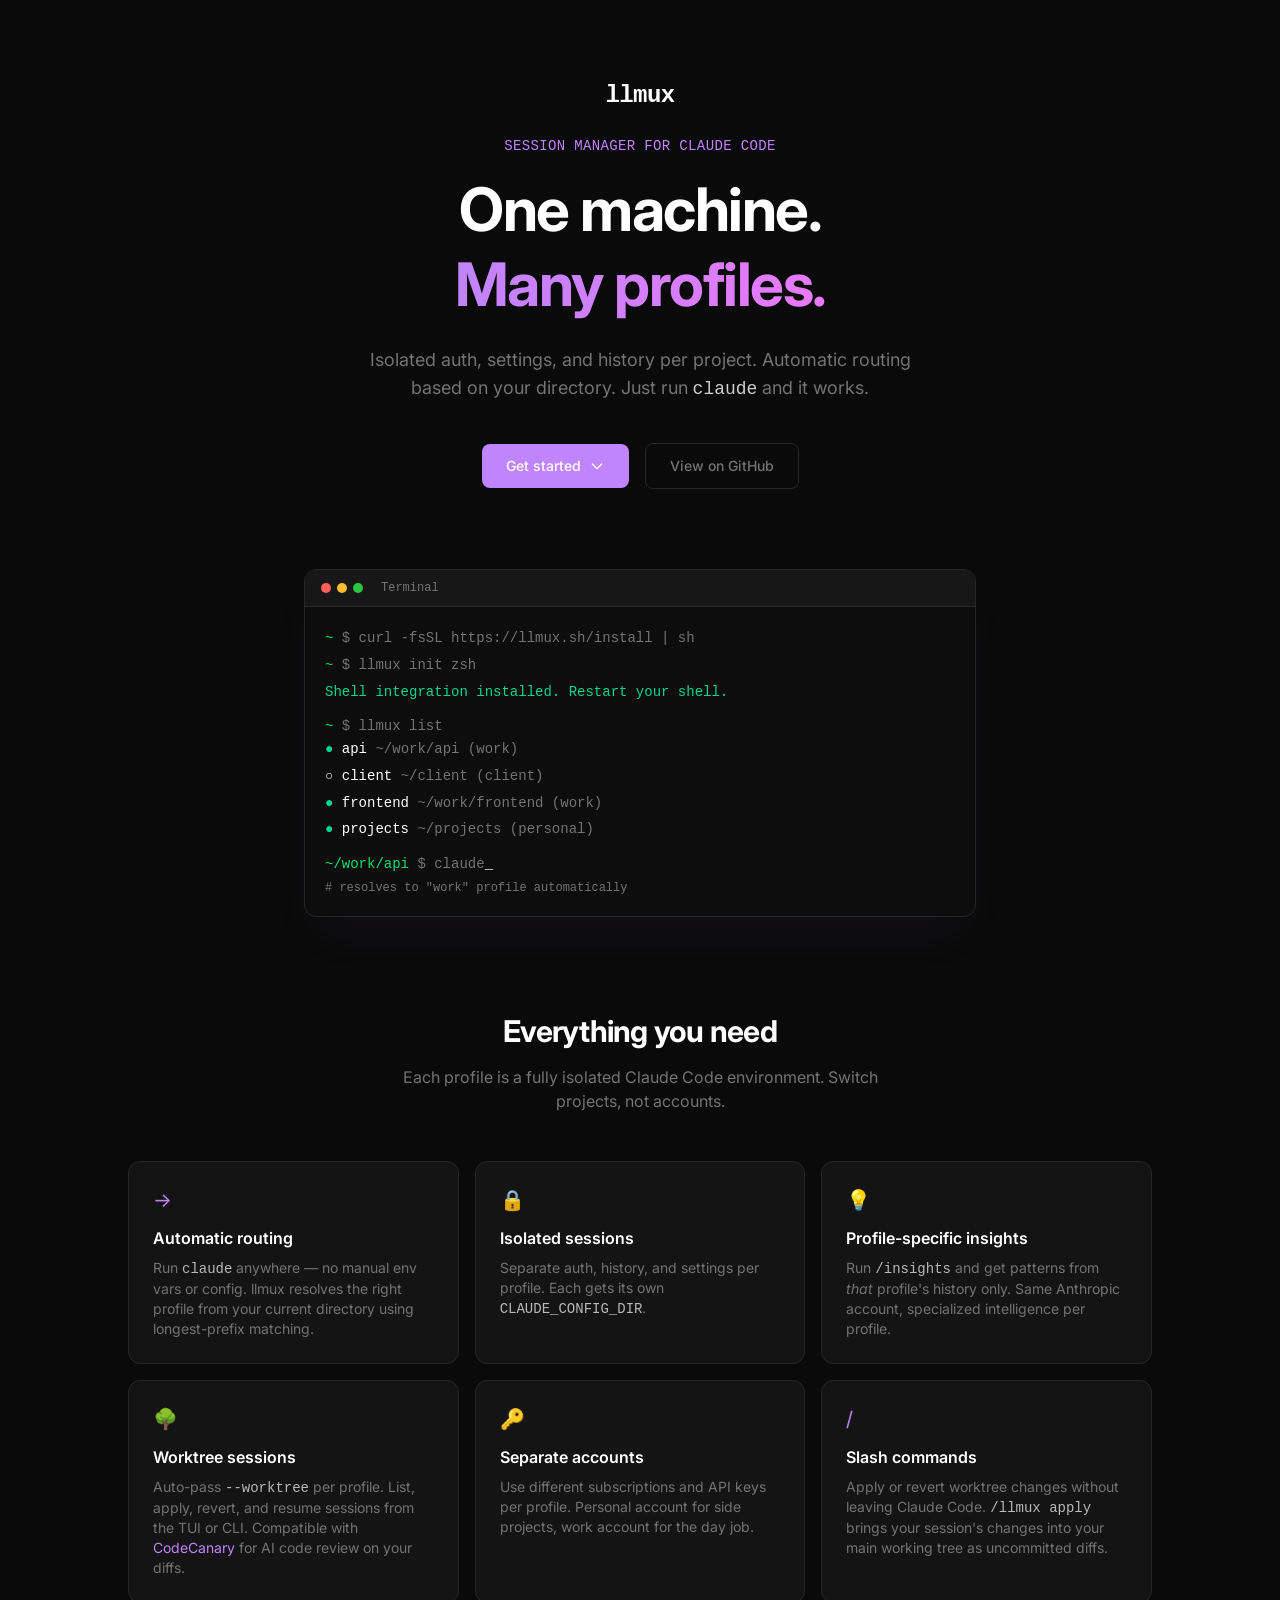
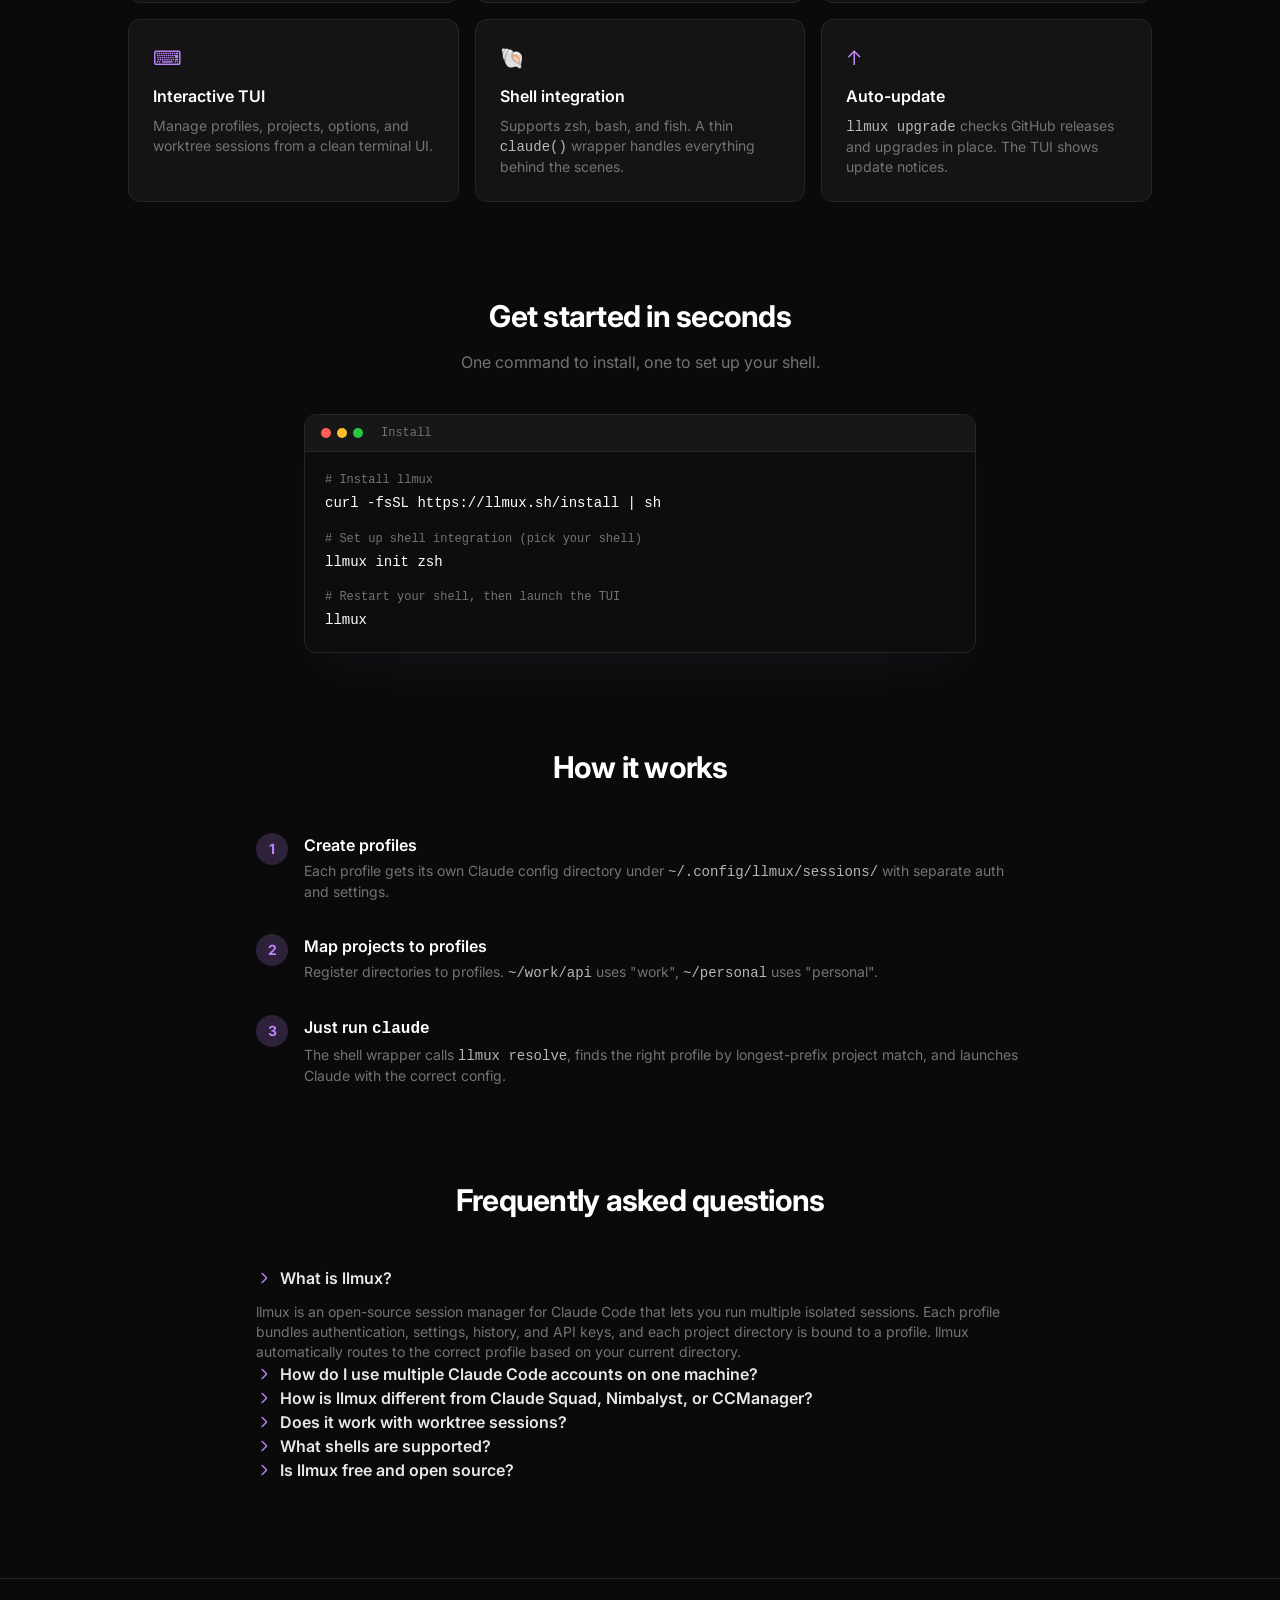
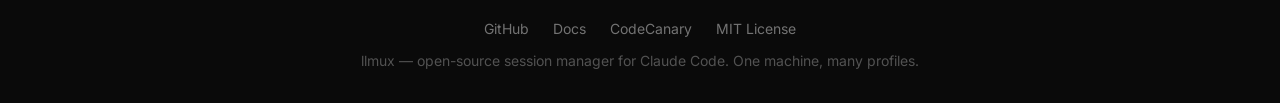
==== commit 3d5f2e5c: "Replace workspaces with profiles and flat project list Reorganize llmux around a cleaner two-entity " ====
--- a/website/index.html
+++ b/website/index.html
@@ -3,18 +3,18 @@
 <head>
   <meta charset="UTF-8" />
   <meta name="viewport" content="width=device-width, initial-scale=1.0" />
-  <title>llmux - Workspace Manager for Claude Code | Isolated Sessions, Auth & Settings per Project</title>
-  <meta name="description" content="llmux is a workspace manager for Claude Code. Run multiple isolated sessions with separate auth, settings, history, and API keys per project. Automatic routing, git worktree sessions, interactive TUI. Open source CLI for macOS and Linux." />
-  <meta name="keywords" content="claude code, workspace manager, claude code sessions, claude code worktree, claude code multiple accounts, claude code CLI, AI coding tool, claude code workspace, session manager, llmux" />
-  <meta property="og:title" content="llmux - Workspace Manager for Claude Code" />
-  <meta property="og:description" content="Run multiple isolated Claude Code sessions with separate auth, settings, and history per project. Open source CLI with automatic routing and git worktree support." />
+  <title>llmux - Session Manager for Claude Code | Multiple Profiles, Isolated Auth & Settings per Project</title>
+  <meta name="description" content="llmux is a session manager for Claude Code. Run multiple isolated sessions with separate auth, settings, history, and API keys — bundled into reusable profiles and routed automatically per project. Git worktree sessions, interactive TUI. Open source CLI for macOS and Linux." />
+  <meta name="keywords" content="claude code, session manager, claude code profiles, claude code sessions, claude code worktree, claude code multiple accounts, claude code CLI, AI coding tool, claude code workspace, claude code project manager, llmux" />
+  <meta property="og:title" content="llmux - Session Manager for Claude Code" />
+  <meta property="og:description" content="Run multiple isolated Claude Code sessions with separate auth, settings, and history per project. Profiles group credentials, projects map directories, automatic routing — open source CLI with git worktree support." />
   <meta property="og:type" content="website" />
   <meta property="og:url" content="https://llmux.sh" />
   <meta property="og:site_name" content="llmux" />
   <!-- TODO: upgrade to summary_large_image once og:image / twitter:image are added -->
   <meta name="twitter:card" content="summary" />
-  <meta name="twitter:title" content="llmux - Workspace Manager for Claude Code" />
-  <meta name="twitter:description" content="Isolated Claude Code sessions per project. Separate auth, settings, worktree sessions. Open source CLI." />
+  <meta name="twitter:title" content="llmux - Session Manager for Claude Code" />
+  <meta name="twitter:description" content="Isolated Claude Code sessions per project. Profiles for auth, projects for directories, worktree sessions. Open source CLI." />
   <link rel="canonical" href="https://llmux.sh" />
   <script type="application/ld+json">
   {
@@ -22,7 +22,7 @@
     "@type": "SoftwareApplication",
     "name": "llmux",
     "url": "https://llmux.sh",
-    "description": "Workspace manager for Claude Code. Run multiple isolated sessions with separate auth, settings, and history per project.",
+    "description": "Session manager for Claude Code. Run multiple isolated sessions with separate auth, settings, and history per project, grouped into reusable profiles.",
     "applicationCategory": "DeveloperApplication",
     "operatingSystem": "macOS, Linux",
     "offers": {
@@ -50,7 +50,7 @@
         "name": "What is llmux?",
         "acceptedAnswer": {
           "@type": "Answer",
-          "text": "llmux is an open-source workspace manager for Claude Code that lets you run multiple isolated sessions. Each workspace gets its own authentication, settings, history, and API keys. It automatically routes to the correct workspace based on your current directory."
+          "text": "llmux is an open-source session manager for Claude Code that lets you run multiple isolated sessions. Each profile bundles authentication, settings, history, and API keys, and each project directory is bound to a profile. llmux automatically routes to the correct profile based on your current directory."
         }
       },
       {
@@ -58,7 +58,7 @@
         "name": "How do I use multiple Claude Code accounts on one machine?",
         "acceptedAnswer": {
           "@type": "Answer",
-          "text": "Install llmux and create separate workspaces for each account. Each workspace gets its own CLAUDE_CONFIG_DIR with independent authentication. Map your project directories to workspaces, and llmux automatically routes claude commands to the correct account based on where you are in your filesystem."
+          "text": "Install llmux and create a profile for each account. Each profile gets its own CLAUDE_CONFIG_DIR with independent authentication. Map your project directories to profiles, and llmux automatically routes claude commands to the correct account based on where you are in your filesystem."
         }
       },
       {
@@ -74,7 +74,7 @@
         "name": "Does llmux support git worktree sessions?",
         "acceptedAnswer": {
           "@type": "Answer",
-          "text": "Yes. llmux can auto-pass --worktree per workspace. You can list, apply, revert, and resume worktree sessions from the TUI or CLI. The /llmux apply slash command brings a session's changes into the main workspace as uncommitted diffs."
+          "text": "Yes. llmux can auto-pass --worktree per profile. You can list, apply, revert, and resume worktree sessions from the TUI or CLI. The /llmux apply slash command brings a session's changes into your main working tree as uncommitted diffs."
         }
       }
     ]
@@ -161,9 +161,9 @@
   <section class="pt-20 pb-20 px-6">
     <div class="max-w-3xl mx-auto text-center">
       <p class="fade-up fade-up-1 font-mono font-bold text-2xl mb-6 tracking-tight">llmux</p>
-      <p class="fade-up fade-up-1 text-sm font-mono text-accent mb-4 tracking-wide uppercase">Workspace Manager for Claude Code</p>
+      <p class="fade-up fade-up-1 text-sm font-mono text-accent mb-4 tracking-wide uppercase">Session Manager for Claude Code</p>
       <h1 class="fade-up fade-up-2 text-4xl sm:text-5xl md:text-6xl font-bold leading-tight tracking-tight mb-6">
-        One machine.<br/><span class="shimmer">Many workspaces.</span>
+        One machine.<br/><span class="shimmer">Many profiles.</span>
       </h1>
       <p class="fade-up fade-up-3 text-lg text-muted max-w-xl mx-auto mb-10">
         Isolated auth, settings, and history per project. Automatic routing based on your directory. Just run <code class="font-mono text-white/80">claude</code> and it works.
@@ -204,31 +204,22 @@
             <span class="text-green-400">~</span> $ llmux list
           </div>
           <div class="mt-2">
-            <span class="text-emerald-400">●</span> personal
-          </div>
-          <div class="text-muted">
-            &nbsp;&nbsp;&nbsp;&nbsp;~/projects
+            <span class="text-emerald-400">●</span> api        <span class="text-muted">~/work/api        (work)</span>
           </div>
           <div class="mt-1">
-            <span class="text-emerald-400">●</span> work <span class="text-yellow-500/80">★</span>
-          </div>
-          <div class="text-muted">
-            &nbsp;&nbsp;&nbsp;&nbsp;~/work/api
-          </div>
-          <div class="text-muted">
-            &nbsp;&nbsp;&nbsp;&nbsp;~/work/frontend
+            <span class="text-white/40">○</span> client     <span class="text-muted">~/client          (client)</span>
           </div>
           <div class="mt-1">
-            <span class="text-white/40">○</span> client
-          </div>
-          <div class="text-muted">
-            &nbsp;&nbsp;&nbsp;&nbsp;~/client
+            <span class="text-emerald-400">●</span> frontend   <span class="text-muted">~/work/frontend   (work)</span>
+          </div>
+          <div class="mt-1">
+            <span class="text-emerald-400">●</span> projects   <span class="text-muted">~/projects        (personal)</span>
           </div>
           <div class="mt-3 text-muted">
             <span class="text-green-400">~/work/api</span> $ claude<span class="cursor-blink text-white">_</span>
           </div>
           <div class="text-muted text-xs mt-1">
-            # resolves to "work" workspace automatically
+            # resolves to "work" profile automatically
           </div>
         </div>
       </div>
@@ -239,42 +230,42 @@
   <section id="features" class="pb-24 px-6">
     <div class="max-w-5xl mx-auto">
       <h2 class="text-2xl sm:text-3xl font-bold text-center mb-4 tracking-tight">Everything you need</h2>
-      <p class="text-muted text-center mb-12 max-w-lg mx-auto">Each workspace is a fully isolated Claude Code environment. Switch projects, not accounts.</p>
+      <p class="text-muted text-center mb-12 max-w-lg mx-auto">Each profile is a fully isolated Claude Code environment. Switch projects, not accounts.</p>
       <div class="grid sm:grid-cols-2 lg:grid-cols-3 gap-4">
         <div class="feature-card">
           <div class="text-accent text-xl mb-3">&#x2192;</div>
           <h3 class="font-semibold mb-2">Automatic routing</h3>
-          <p class="text-sm text-muted">Run <code class="font-mono text-white/70">claude</code> anywhere — no manual env vars or config. llmux resolves the right workspace from your current directory using longest-prefix matching.</p>
+          <p class="text-sm text-muted">Run <code class="font-mono text-white/70">claude</code> anywhere — no manual env vars or config. llmux resolves the right profile from your current directory using longest-prefix matching.</p>
         </div>
         <div class="feature-card">
           <div class="text-accent text-xl mb-3">&#x1F512;</div>
           <h3 class="font-semibold mb-2">Isolated sessions</h3>
-          <p class="text-sm text-muted">Separate auth, history, and settings per workspace. Each gets its own <code class="font-mono text-white/70">CLAUDE_CONFIG_DIR</code>.</p>
+          <p class="text-sm text-muted">Separate auth, history, and settings per profile. Each gets its own <code class="font-mono text-white/70">CLAUDE_CONFIG_DIR</code>.</p>
         </div>
         <div class="feature-card">
           <div class="text-accent text-xl mb-3">&#x1F4A1;</div>
-          <h3 class="font-semibold mb-2">Project-specific insights</h3>
-          <p class="text-sm text-muted">Run <code class="font-mono text-white/70">/insights</code> and get patterns from <em>that</em> workspace's history only. Same Anthropic account, specialized intelligence per project.</p>
+          <h3 class="font-semibold mb-2">Profile-specific insights</h3>
+          <p class="text-sm text-muted">Run <code class="font-mono text-white/70">/insights</code> and get patterns from <em>that</em> profile's history only. Same Anthropic account, specialized intelligence per profile.</p>
         </div>
         <div class="feature-card">
           <div class="text-accent text-xl mb-3">&#x1F333;</div>
           <h3 class="font-semibold mb-2">Worktree sessions</h3>
-          <p class="text-sm text-muted">Auto-pass <code class="font-mono text-white/70">--worktree</code> per workspace. List, apply, revert, and resume sessions from the TUI or CLI. Compatible with <a href="https://codecanary.sh" target="_blank" rel="noopener" class="text-accent hover:underline">CodeCanary</a> for AI code review on your diffs.</p>
+          <p class="text-sm text-muted">Auto-pass <code class="font-mono text-white/70">--worktree</code> per profile. List, apply, revert, and resume sessions from the TUI or CLI. Compatible with <a href="https://codecanary.sh" target="_blank" rel="noopener" class="text-accent hover:underline">CodeCanary</a> for AI code review on your diffs.</p>
         </div>
         <div class="feature-card">
           <div class="text-accent text-xl mb-3">&#x1F511;</div>
           <h3 class="font-semibold mb-2">Separate accounts</h3>
-          <p class="text-sm text-muted">Use different subscriptions and API keys per workspace. Personal account for side projects, work account for the day job.</p>
+          <p class="text-sm text-muted">Use different subscriptions and API keys per profile. Personal account for side projects, work account for the day job.</p>
         </div>
         <div class="feature-card">
           <div class="text-accent text-xl mb-3">&#x2F;</div>
           <h3 class="font-semibold mb-2">Slash commands</h3>
-          <p class="text-sm text-muted">Apply or revert worktree changes without leaving Claude Code. <code class="font-mono text-white/70">/llmux apply</code> brings your session's changes into the main workspace as uncommitted diffs.</p>
+          <p class="text-sm text-muted">Apply or revert worktree changes without leaving Claude Code. <code class="font-mono text-white/70">/llmux apply</code> brings your session's changes into your main working tree as uncommitted diffs.</p>
         </div>
         <div class="feature-card">
           <div class="text-accent text-xl mb-3">&#x2328;</div>
           <h3 class="font-semibold mb-2">Interactive TUI</h3>
-          <p class="text-sm text-muted">Manage workspaces, projects, options, and worktree sessions from a clean terminal UI.</p>
+          <p class="text-sm text-muted">Manage profiles, projects, options, and worktree sessions from a clean terminal UI.</p>
         </div>
         <div class="feature-card">
           <div class="text-accent text-xl mb-3">&#x1F41A;</div>
@@ -331,22 +322,22 @@
         <div class="flex gap-4">
           <div class="flex-shrink-0 w-8 h-8 rounded-full bg-accent/20 text-accent flex items-center justify-center text-sm font-bold">1</div>
           <div>
-            <h3 class="font-semibold mb-1">Create workspaces</h3>
-            <p class="text-sm text-muted">Each workspace gets its own Claude config directory under <code class="font-mono text-white/70">~/.config/llmux/sessions/</code> with separate auth and settings.</p>
+            <h3 class="font-semibold mb-1">Create profiles</h3>
+            <p class="text-sm text-muted">Each profile gets its own Claude config directory under <code class="font-mono text-white/70">~/.config/llmux/sessions/</code> with separate auth and settings.</p>
           </div>
         </div>
         <div class="flex gap-4">
           <div class="flex-shrink-0 w-8 h-8 rounded-full bg-accent/20 text-accent flex items-center justify-center text-sm font-bold">2</div>
           <div>
-            <h3 class="font-semibold mb-1">Map projects to workspaces</h3>
-            <p class="text-sm text-muted">Register directories to workspaces. <code class="font-mono text-white/70">~/work/api</code> goes to "work", <code class="font-mono text-white/70">~/personal</code> goes to "personal".</p>
+            <h3 class="font-semibold mb-1">Map projects to profiles</h3>
+            <p class="text-sm text-muted">Register directories to profiles. <code class="font-mono text-white/70">~/work/api</code> uses "work", <code class="font-mono text-white/70">~/personal</code> uses "personal".</p>
           </div>
         </div>
         <div class="flex gap-4">
           <div class="flex-shrink-0 w-8 h-8 rounded-full bg-accent/20 text-accent flex items-center justify-center text-sm font-bold">3</div>
           <div>
             <h3 class="font-semibold mb-1">Just run <code class="font-mono">claude</code></h3>
-            <p class="text-sm text-muted">The shell wrapper calls <code class="font-mono text-white/70">llmux resolve</code>, finds the right workspace by longest-prefix match, and launches Claude with the correct config.</p>
+            <p class="text-sm text-muted">The shell wrapper calls <code class="font-mono text-white/70">llmux resolve</code>, finds the right profile by longest-prefix project match, and launches Claude with the correct config.</p>
           </div>
         </div>
       </div>
@@ -363,28 +354,28 @@
             <svg class="w-4 h-4 text-accent transition-transform group-open:rotate-90" fill="none" stroke="currentColor" stroke-width="2" viewBox="0 0 24 24"><path stroke-linecap="round" stroke-linejoin="round" d="M9 5l7 7-7 7"/></svg>
             What is llmux?
           </summary>
-          <p class="text-sm text-muted mt-3 ml-6">llmux is an open-source workspace manager for Claude Code that lets you run multiple isolated sessions. Each workspace gets its own authentication, settings, history, and API keys. It automatically routes to the correct workspace based on your current directory.</p>
+          <p class="text-sm text-muted mt-3 ml-6">llmux is an open-source session manager for Claude Code that lets you run multiple isolated sessions. Each profile bundles authentication, settings, history, and API keys, and each project directory is bound to a profile. llmux automatically routes to the correct profile based on your current directory.</p>
         </details>
         <details class="group">
           <summary class="cursor-pointer font-semibold text-white/90 flex items-center gap-2">
             <svg class="w-4 h-4 text-accent transition-transform group-open:rotate-90" fill="none" stroke="currentColor" stroke-width="2" viewBox="0 0 24 24"><path stroke-linecap="round" stroke-linejoin="round" d="M9 5l7 7-7 7"/></svg>
             How do I use multiple Claude Code accounts on one machine?
           </summary>
-          <p class="text-sm text-muted mt-3 ml-6">Create separate workspaces in llmux, each with its own authentication. Map your project directories to workspaces — for example, <code class="font-mono text-white/70">~/work</code> uses your company subscription and <code class="font-mono text-white/70">~/personal</code> uses your personal account. When you run <code class="font-mono text-white/70">claude</code>, llmux automatically resolves the correct workspace and auth based on your current directory.</p>
+          <p class="text-sm text-muted mt-3 ml-6">Create a profile for each account in llmux — each with its own authentication. Map your project directories to profiles — for example, <code class="font-mono text-white/70">~/work</code> uses your company subscription and <code class="font-mono text-white/70">~/personal</code> uses your personal account. When you run <code class="font-mono text-white/70">claude</code>, llmux automatically resolves the correct profile and auth based on your current directory.</p>
         </details>
         <details class="group">
           <summary class="cursor-pointer font-semibold text-white/90 flex items-center gap-2">
             <svg class="w-4 h-4 text-accent transition-transform group-open:rotate-90" fill="none" stroke="currentColor" stroke-width="2" viewBox="0 0 24 24"><path stroke-linecap="round" stroke-linejoin="round" d="M9 5l7 7-7 7"/></svg>
             How is llmux different from Claude Squad, Nimbalyst, or CCManager?
           </summary>
-          <p class="text-sm text-muted mt-3 ml-6">llmux is not a session multiplexer or GUI wrapper — it's a workspace manager. The core problem it solves is isolation: separate auth, API keys, settings, history, and CLAUDE.md per project. Tools like Claude Squad focus on running multiple sessions in parallel via tmux. llmux operates at a lower level, routing every <code class="font-mono text-white/70">claude</code> invocation to the right isolated config directory. You can use llmux alongside those tools.</p>
+          <p class="text-sm text-muted mt-3 ml-6">llmux is not a session multiplexer or GUI wrapper — it's a session/profile manager. The core problem it solves is isolation: separate auth, API keys, settings, history, and CLAUDE.md per project. Tools like Claude Squad focus on running multiple sessions in parallel via tmux. llmux operates at a lower level, routing every <code class="font-mono text-white/70">claude</code> invocation to the right isolated config directory. You can use llmux alongside those tools.</p>
         </details>
         <details class="group">
           <summary class="cursor-pointer font-semibold text-white/90 flex items-center gap-2">
             <svg class="w-4 h-4 text-accent transition-transform group-open:rotate-90" fill="none" stroke="currentColor" stroke-width="2" viewBox="0 0 24 24"><path stroke-linecap="round" stroke-linejoin="round" d="M9 5l7 7-7 7"/></svg>
             Does it work with worktree sessions?
           </summary>
-          <p class="text-sm text-muted mt-3 ml-6">Yes. llmux can auto-pass <code class="font-mono text-white/70">--worktree</code> per workspace, so every Claude session runs in its own isolated git worktree. You can list, apply, revert, and resume worktree sessions from the TUI or CLI. The <code class="font-mono text-white/70">/llmux apply</code> slash command merges a session's changes back to the main workspace as uncommitted diffs.</p>
+          <p class="text-sm text-muted mt-3 ml-6">Yes. llmux can auto-pass <code class="font-mono text-white/70">--worktree</code> per profile, so every Claude session runs in its own isolated git worktree. You can list, apply, revert, and resume worktree sessions from the TUI or CLI. The <code class="font-mono text-white/70">/llmux apply</code> slash command merges a session's changes back into your main working tree as uncommitted diffs.</p>
         </details>
         <details class="group">
           <summary class="cursor-pointer font-semibold text-white/90 flex items-center gap-2">
@@ -406,13 +397,13 @@
 
   <!-- Footer -->
   <footer class="border-t border-border py-10 px-6 text-center text-sm text-muted">
-    <div class="flex justify-center gap-4" style="flex-wrap:wrap;gap:24px">
+    <div class="flex justify-center" style="flex-wrap:wrap;gap:24px">
       <a href="https://github.com/alansikora/llmux" target="_blank" rel="noopener noreferrer" class="text-muted hover:text-white transition-colors">GitHub</a>
       <a href="https://github.com/alansikora/llmux#readme" target="_blank" rel="noopener noreferrer" class="text-muted hover:text-white transition-colors">Docs</a>
       <a href="https://codecanary.sh" target="_blank" rel="noopener noreferrer" class="text-muted hover:text-white transition-colors">CodeCanary</a>
       <a href="https://github.com/alansikora/llmux/blob/main/LICENSE" target="_blank" rel="noopener noreferrer" class="text-muted hover:text-white transition-colors">MIT License</a>
     </div>
-    <p class="mt-3" style="color:#525252">llmux — open-source workspace manager for Claude Code. One machine, many workspaces.</p>
+    <p class="mt-3" style="color:#525252">llmux — open-source session manager for Claude Code. One machine, many profiles.</p>
   </footer>
 
 </body>
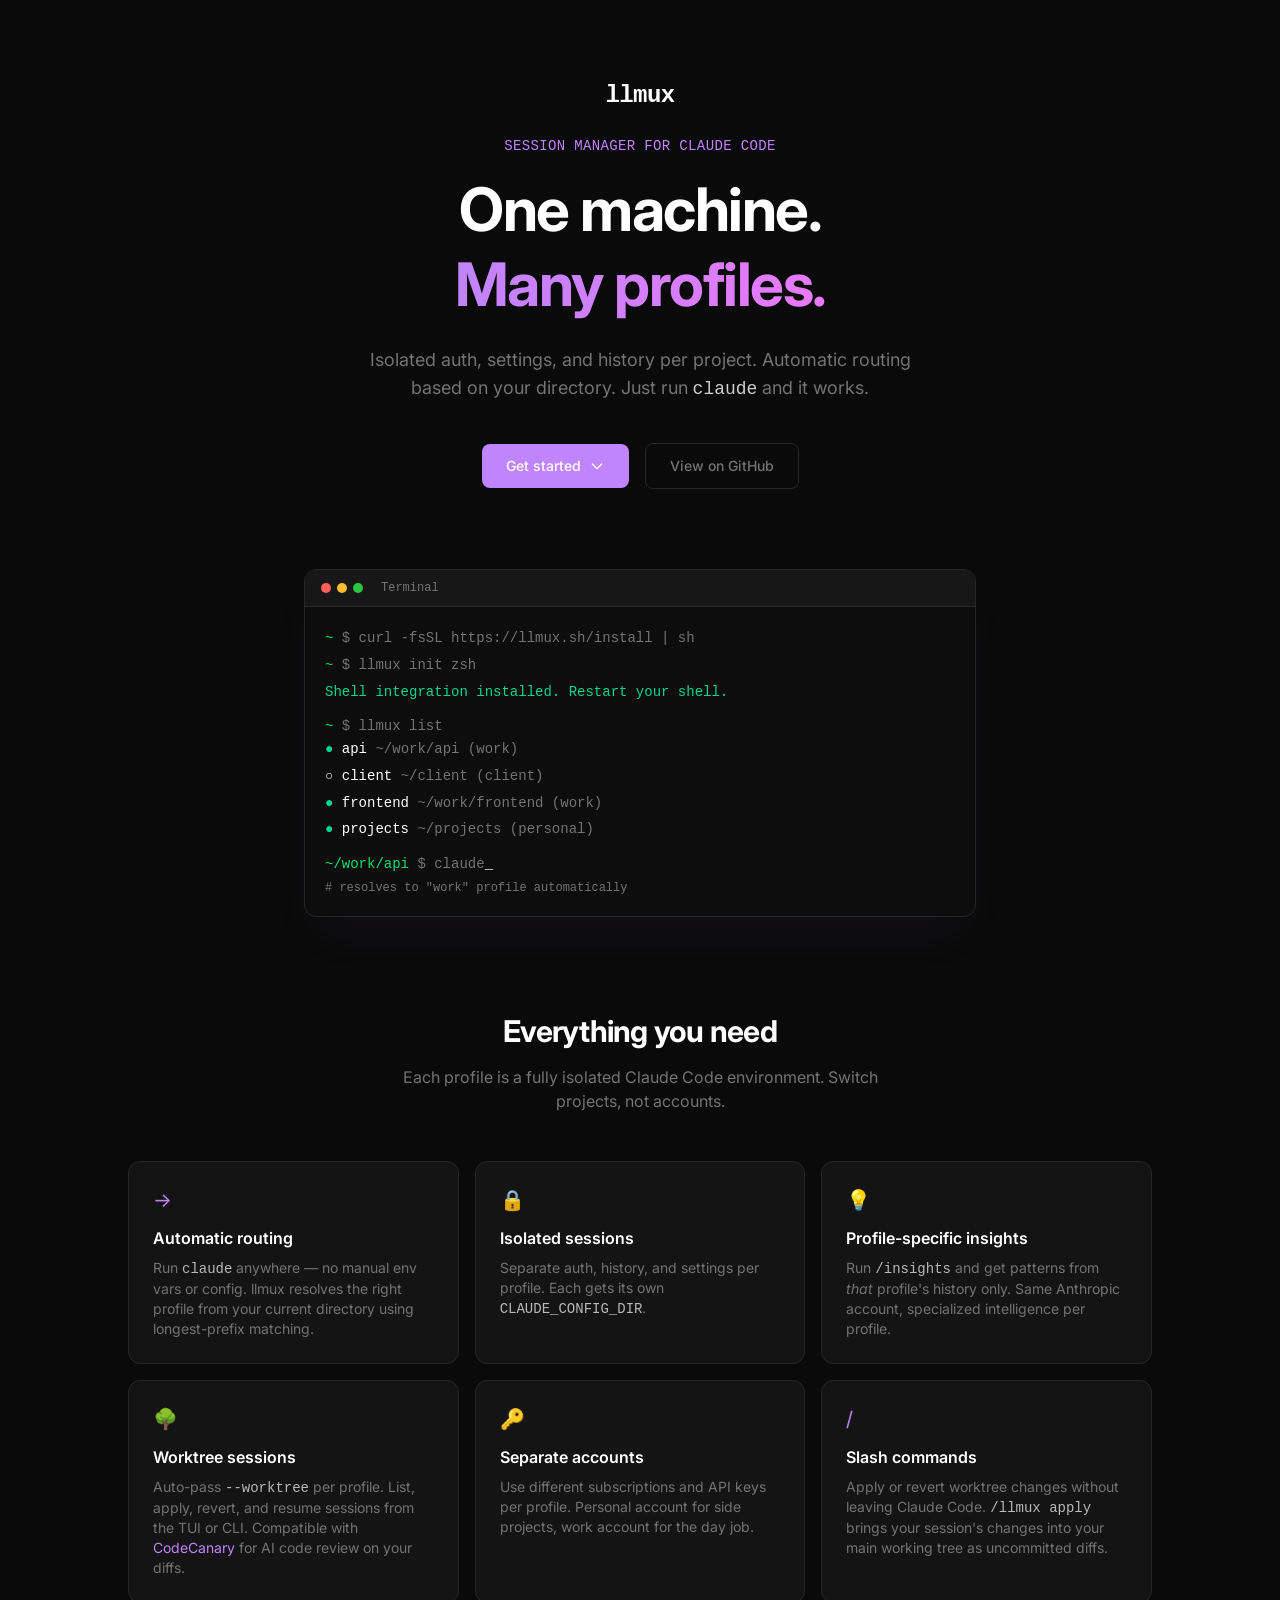
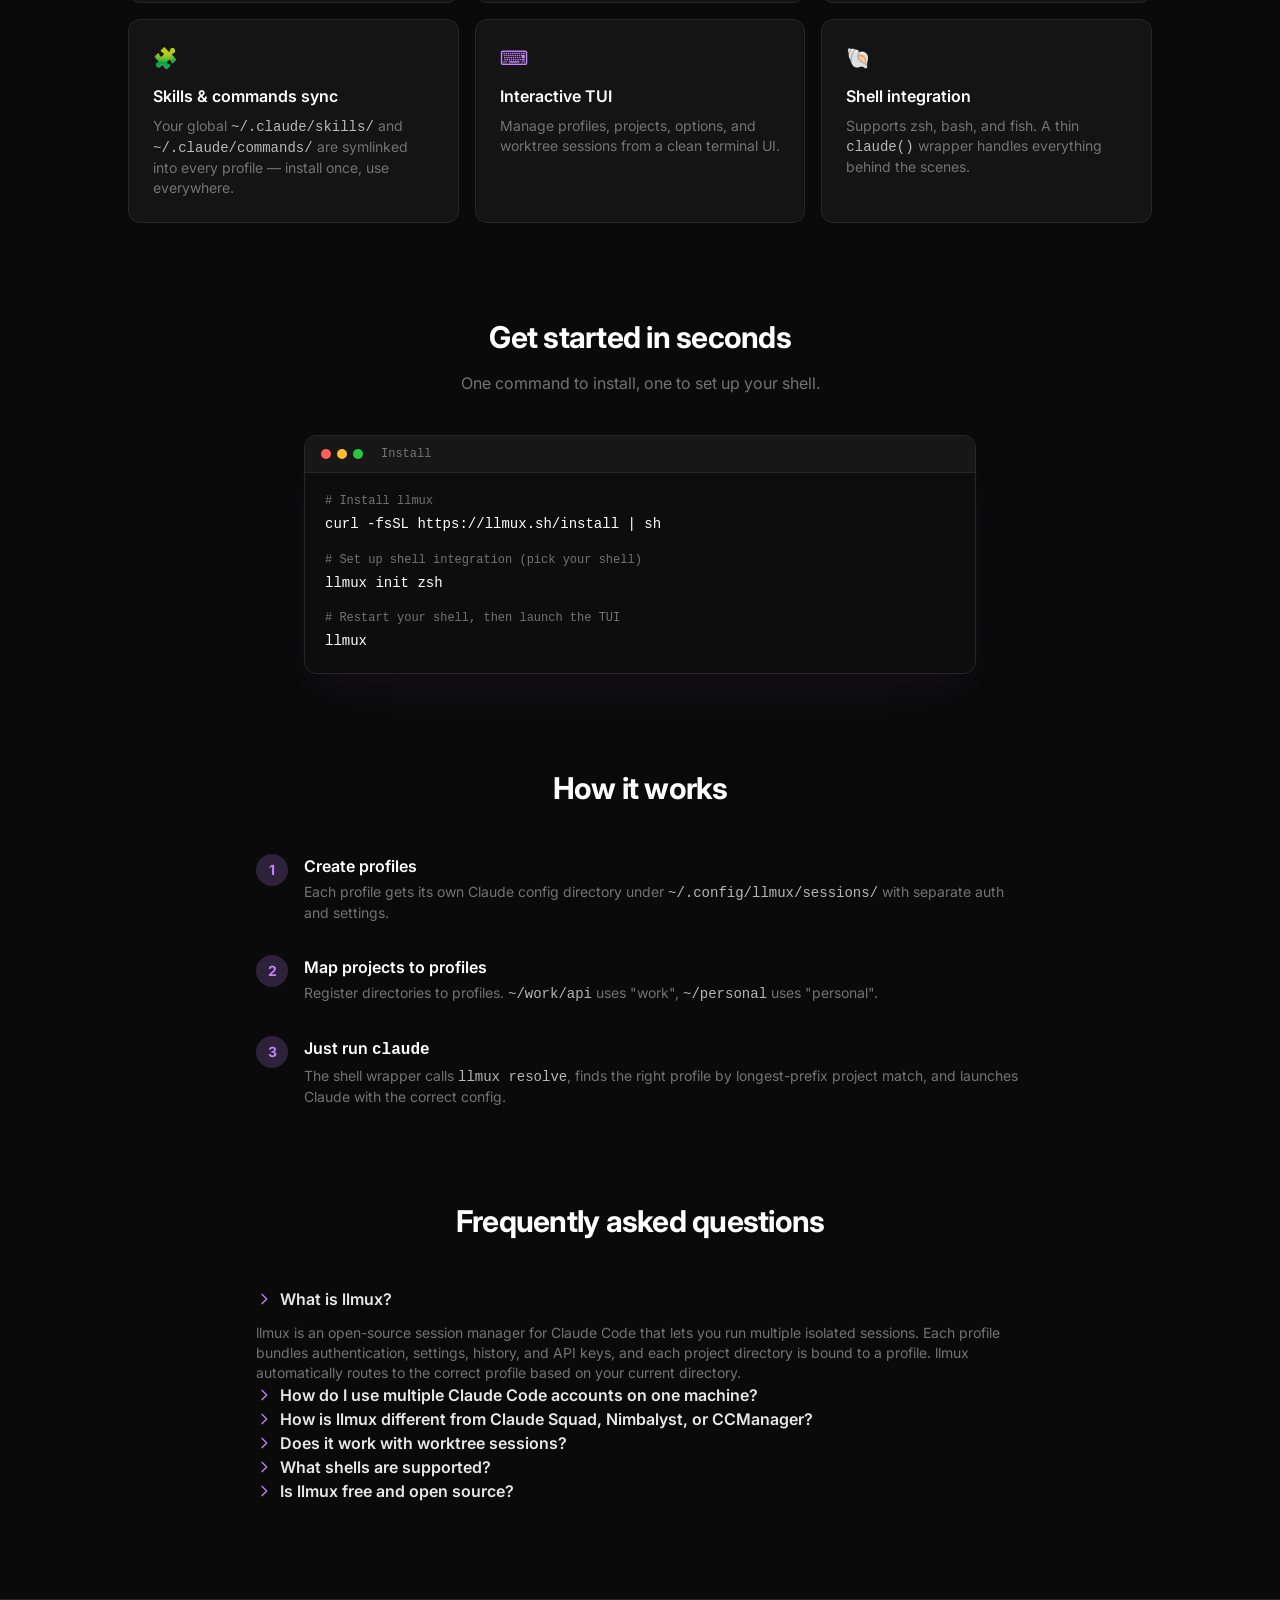
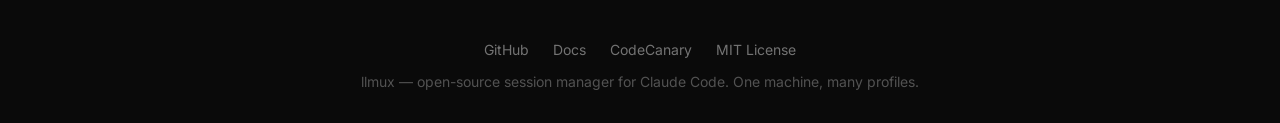
==== commit 69297f95: "Symlink ~/.claude/skills into every profile's session dir Mirror the commands symlink pattern so glo" ====
--- a/website/index.html
+++ b/website/index.html
@@ -263,6 +263,11 @@
           <p class="text-sm text-muted">Apply or revert worktree changes without leaving Claude Code. <code class="font-mono text-white/70">/llmux apply</code> brings your session's changes into your main working tree as uncommitted diffs.</p>
         </div>
         <div class="feature-card">
+          <div class="text-accent text-xl mb-3">&#x1F9E9;</div>
+          <h3 class="font-semibold mb-2">Skills &amp; commands sync</h3>
+          <p class="text-sm text-muted">Your global <code class="font-mono text-white/70">~/.claude/skills/</code> and <code class="font-mono text-white/70">~/.claude/commands/</code> are symlinked into every profile — install once, use everywhere.</p>
+        </div>
+        <div class="feature-card">
           <div class="text-accent text-xl mb-3">&#x2328;</div>
           <h3 class="font-semibold mb-2">Interactive TUI</h3>
           <p class="text-sm text-muted">Manage profiles, projects, options, and worktree sessions from a clean terminal UI.</p>
@@ -271,11 +276,6 @@
           <div class="text-accent text-xl mb-3">&#x1F41A;</div>
           <h3 class="font-semibold mb-2">Shell integration</h3>
           <p class="text-sm text-muted">Supports zsh, bash, and fish. A thin <code class="font-mono text-white/70">claude()</code> wrapper handles everything behind the scenes.</p>
-        </div>
-        <div class="feature-card">
-          <div class="text-accent text-xl mb-3">&#x2191;</div>
-          <h3 class="font-semibold mb-2">Auto-update</h3>
-          <p class="text-sm text-muted"><code class="font-mono text-white/70">llmux upgrade</code> checks GitHub releases and upgrades in place. The TUI shows update notices.</p>
         </div>
       </div>
     </div>
